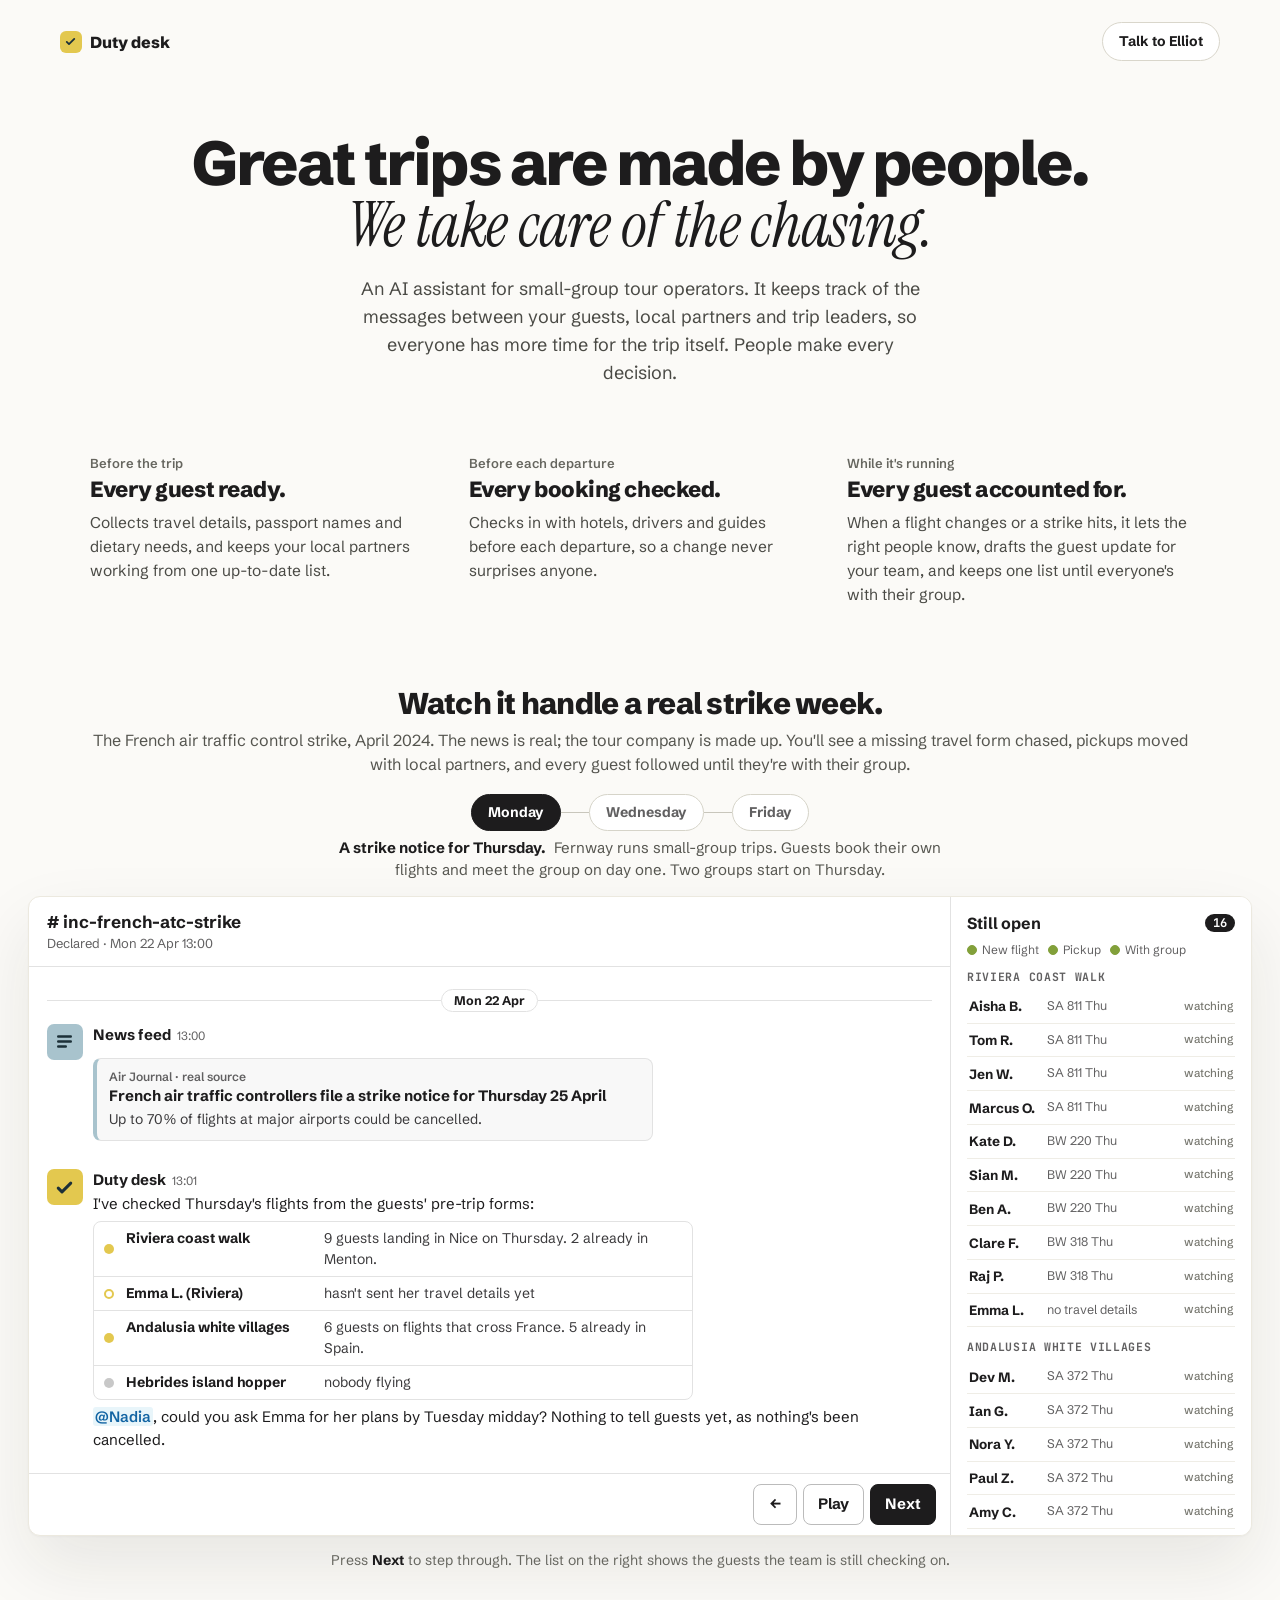
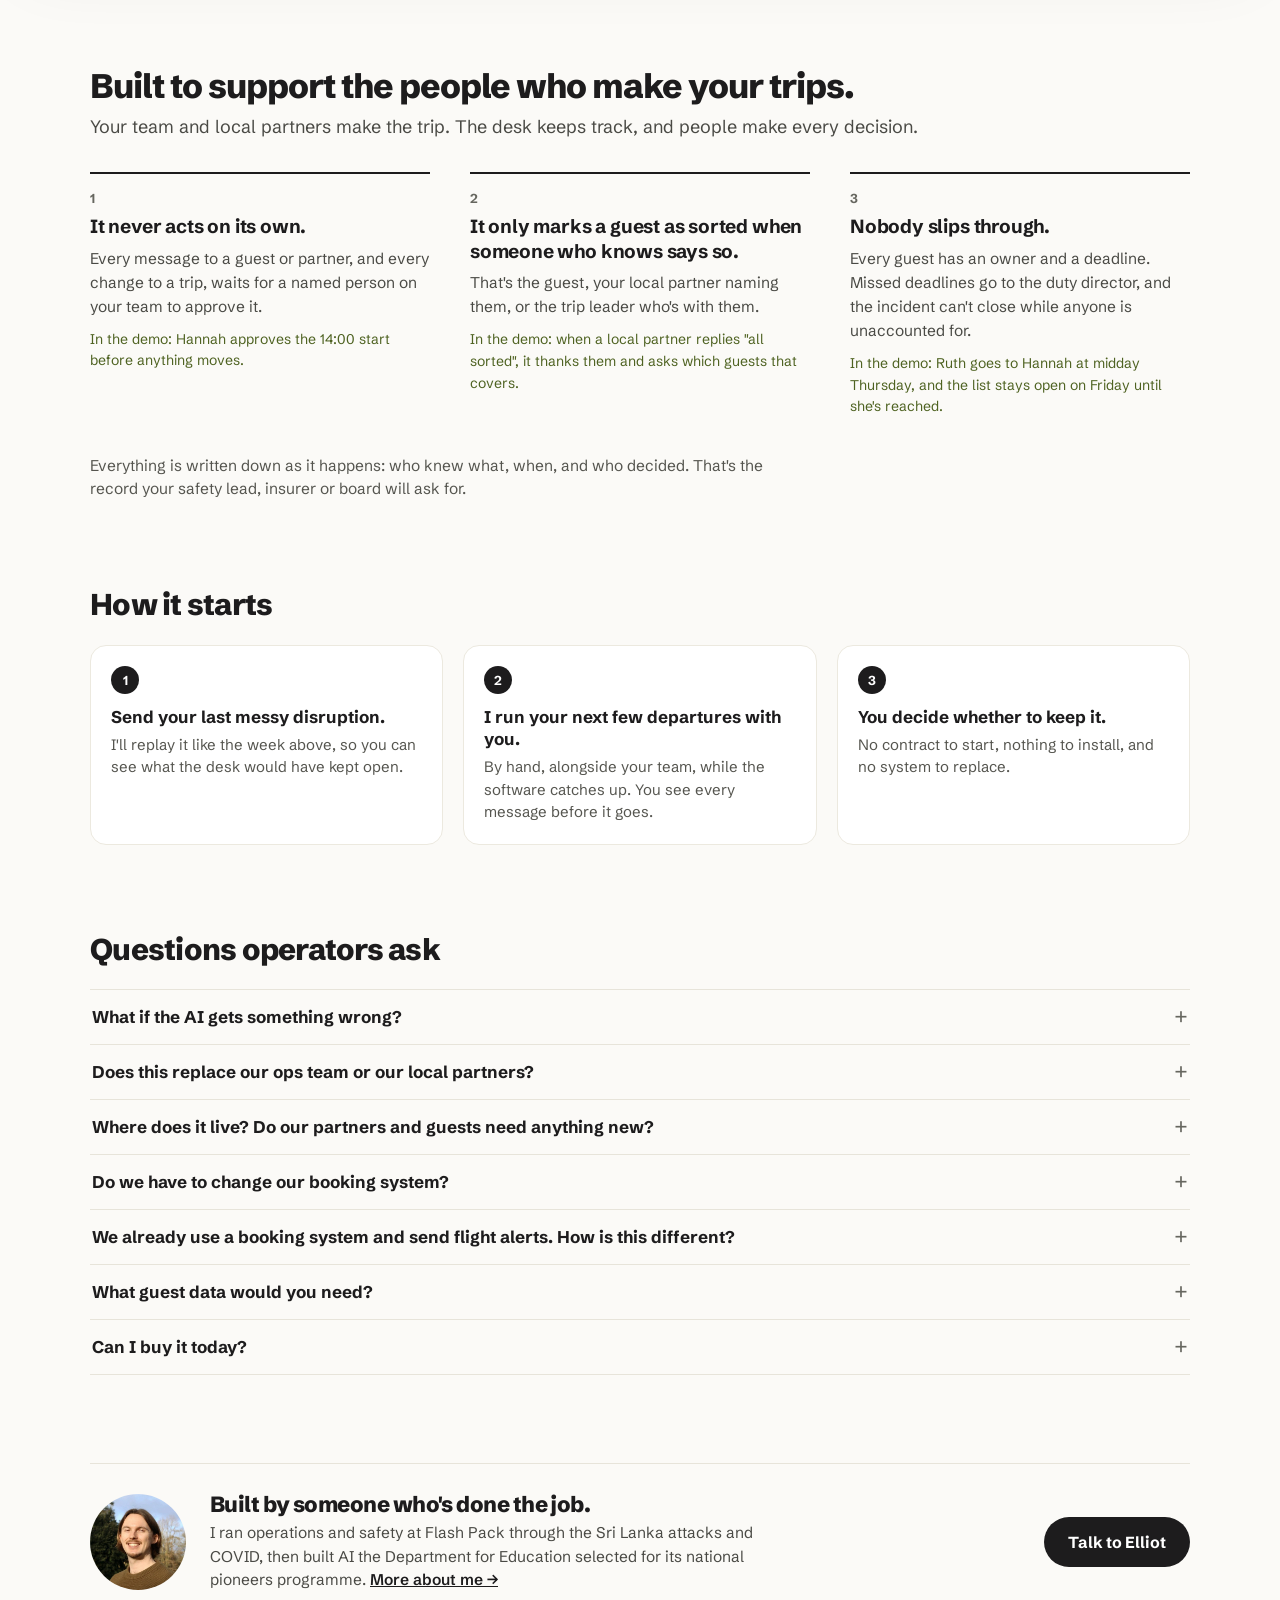
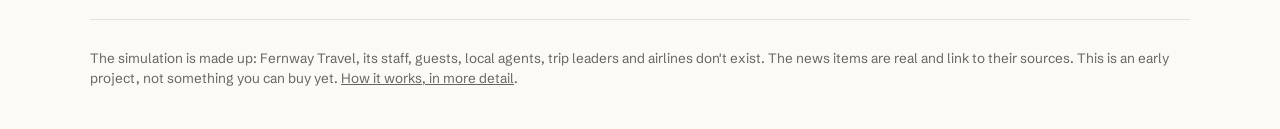
==== index.html @ ccd1a5b8 "Update the site" ====
<!doctype html>
<html lang="en-GB">
<head>
<meta charset="utf-8">
<meta name="viewport" content="width=device-width, initial-scale=1">
<title>Duty desk · Great trips are made by people</title>
<meta name="description" content="A real French air traffic control strike, played through a tour operator's incident channel. The strike was called off. The flights were cancelled anyway.">
<link rel="preconnect" href="https://fonts.googleapis.com">
<link rel="preconnect" href="https://fonts.gstatic.com" crossorigin>
<link href="https://fonts.googleapis.com/css2?family=Schibsted+Grotesk:wght@400;500;600;700;800&family=JetBrains+Mono:wght@400;500;700&display=swap" rel="stylesheet">
<link rel="icon" href="data:image/svg+xml,%3Csvg xmlns=%22http://www.w3.org/2000/svg%22 viewBox=%220 0 16 16%22%3E%3Crect width=%2216%22 height=%2216%22 rx=%224%22 fill=%22%231C3038%22/%3E%3Ccircle cx=%228%22 cy=%228%22 r=%223%22 fill=%22%23E3C84F%22/%3E%3C/svg%3E">
<link href="https://fonts.googleapis.com/css2?family=Instrument+Serif:ital@0;1&display=swap" rel="stylesheet">
<link rel="stylesheet" href="slack.css">
<link rel="stylesheet" href="site.css">
<link rel="stylesheet" href="home.css">
</head>
<body data-page="home">

<nav class="sitebar" aria-label="Site">
  <a class="brand" href="index.html"><i class="sq desk-sq" aria-hidden="true"></i>Duty desk</a>
  <a class="talk" href="about.html">Talk to Elliot</a>
</nav>

<header class="intro">
  <h1>Great trips are made by people. <em>We take care of the chasing.</em></h1>
  <p class="lede">An AI assistant for small-group tour operators. It keeps track of the messages between your guests, local partners and trip leaders, so everyone has more time for the trip itself. People make every decision.</p>
</header>

<section class="jobs" aria-label="What the desk does">
  <div>
    <p class="job-when">Before the trip</p>
    <h3>Every guest ready.</h3>
    <p>Collects travel details, passport names and dietary needs, and keeps your local partners working from one up-to-date list.</p>
  </div>
  <div>
    <p class="job-when">Before each departure</p>
    <h3>Every booking checked.</h3>
    <p>Checks in with hotels, drivers and guides before each departure, so a change never surprises anyone.</p>
  </div>
  <div>
    <p class="job-when">While it's running</p>
    <h3>Every guest accounted for.</h3>
    <p>When a flight changes or a strike hits, it lets the right people know, drafts the guest update for your team, and keeps one list until everyone's with their group.</p>
  </div>
</section>

<header class="demo-head">
  <h2>Watch it handle a real strike week.</h2>
  <p>The French air traffic control strike, April 2024. The news is real; the tour company is made up. You'll see a missing travel form chased, pickups moved with local partners, and every guest followed until they're with their group.</p>
</header>

<section id="demo" class="demo">
<div class="nav">
  <nav class="moments" id="moments" aria-label="Moments"></nav>
</div>
<p class="context" id="context" aria-live="polite"></p>

<div class="app" role="region" aria-label="Incident channel, simulated">
  <div class="topbar" aria-hidden="true"><span class="search">Search Fernway Travel</span></div>
  <aside class="side" aria-label="Workspace">
    <div class="ws"><b>Fernway Travel</b></div>
    <p class="side-h">Channels</p>
    <ul>
      <li># general</li>
      <li class="unread"># ops-daily<em>3</em></li>
      <li class="on"># inc-french-atc-strike</li>
      <li># trip-riviera-apr</li>
      <li># trip-andalusia-apr</li>
    </ul>
    <p class="side-h">Direct messages</p>
    <ul>
      <li><i class="dot" style="background:#C9524A"></i>Hannah <span class="you">you</span></li>
      <li><i class="dot" style="background:#3E6675"></i>Sam</li>
      <li><i class="dot" style="background:#5E7F1F"></i>Nadia</li>
    </ul>
    <p class="side-h">Apps</p>
    <ul>
      <li><i class="sq desk-sq"></i>Duty desk</li>
      <li><i class="sq news-sq"></i>News feed</li>
      <li><i class="sq wa-sq"></i>WhatsApp bridge</li>
    </ul>
  </aside>

  <main class="chan">
    <div class="chan-head">
      <div><b># inc-french-atc-strike</b><span class="topic" id="topic"></span></div>
      <div class="members" aria-hidden="true"><i style="background:#C9524A">H</i><i style="background:#3E6675">S</i><i style="background:#5E7F1F">N</i><i class="d">D</i><span>+ 2 DMCs, 3 leaders via WhatsApp</span></div>
    </div>
    <ol class="msgs" id="msgs" aria-label="Messages" tabindex="0"></ol>
    <div class="composer">
      <span class="fake-input">Message #inc-french-atc-strike</span>
      <div class="ctl">
        <button id="back" class="b" aria-label="Previous message">←</button>
        <button id="play" class="b">Play</button>
        <button id="next" class="b primary">Start</button>
      </div>
    </div>
  </main>

  <aside class="pane" aria-label="Still open" tabindex="0">
    <div class="pane-h"><b>Still open</b><span id="open-count"></span></div>
    <p class="legend"><i class="on"></i>New flight <i class="on"></i>Pickup <i class="on"></i>With group</p>
    <div id="pane"></div>
    <p class="pane-foot">Kept by the desk. A guest leaves this list only when the right person confirms them.</p>
  </aside>
</div>

  <p class="demo-hint">Press <b>Next</b> to step through. The list on the right shows the guests the team is still checking on.</p>
</section>

<section class="trust">
  <h2>Built to support the people who make your trips.</h2>
  <p class="trust-lede">Your team and local partners make the trip. The desk keeps track, and people make every decision.</p>
  <ol class="rules3">
    <li>
      <h3>It never acts on its own.</h3>
      <p>Every message to a guest or partner, and every change to a trip, waits for a named person on your team to approve it.</p>
      <p class="proof">In the demo: Hannah approves the 14:00 start before anything moves.</p>
    </li>
    <li>
      <h3>It only marks a guest as sorted when someone who knows says so.</h3>
      <p>That's the guest, your local partner naming them, or the trip leader who's with them.</p>
      <p class="proof">In the demo: when a local partner replies "all sorted", it thanks them and asks which guests that covers.</p>
    </li>
    <li>
      <h3>Nobody slips through.</h3>
      <p>Every guest has an owner and a deadline. Missed deadlines go to the duty director, and the incident can't close while anyone is unaccounted for.</p>
      <p class="proof">In the demo: Ruth goes to Hannah at midday Thursday, and the list stays open on Friday until she's reached.</p>
    </li>
  </ol>
  <p class="trust-foot">Everything is written down as it happens: who knew what, when, and who decided. That's the record your safety lead, insurer or board will ask for.</p>
</section>

<section class="start">
  <h2>How it starts</h2>
  <ol class="steps3">
    <li><b>Send your last messy disruption.</b><span>I'll replay it like the week above, so you can see what the desk would have kept open.</span></li>
    <li><b>I run your next few departures with you.</b><span>By hand, alongside your team, while the software catches up. You see every message before it goes.</span></li>
    <li><b>You decide whether to keep it.</b><span>No contract to start, nothing to install, and no system to replace.</span></li>
  </ol>
</section>

<section class="faq">
  <h2>Questions operators ask</h2>
  <details><summary>What if the AI gets something wrong?</summary><p>It can't send a message to a guest or change a trip without a named person approving it. It only marks a guest confirmed when the right person names them, and everything it does is logged, so a mistake is visible and reversible.</p></details>
  <details><summary>Does this replace our ops team or our local partners?</summary><p>No. It takes the chasing and the list-keeping off their plate. Decisions, relationships and the trip itself stay with people.</p></details>
  <details><summary>Where does it live? Do our partners and guests need anything new?</summary><p>Your team sees it in Slack or Teams, or by email if you use neither. Local partners, trip leaders and guests carry on with WhatsApp and email, and nobody outside your team installs anything.</p></details>
  <details><summary>Do we have to change our booking system?</summary><p>No. It works from whatever holds your guests' flights: your booking system, your pre-trip form or a spreadsheet. It replaces nothing.</p></details>
  <details><summary>We already use a booking system and send flight alerts. How is this different?</summary><p>Those hold the bookings and tell the guest. The desk does the work in between: chasing the replies, getting changes to your local partners and trip leaders, and keeping going until each guest is sorted.</p></details>
  <details><summary>What guest data would you need?</summary><p>For a first trial, first names, flights and trip dates. We agree in writing how long it's kept before anything is shared.</p></details>
  <details><summary>Can I buy it today?</summary><p>Not yet. It's early, and the first operators get it run with them by hand while it's built. That's the point: it gets built around how you actually work.</p></details>
</section>

<section class="me">
  <img src="elliot.jpg" alt="Elliot Little" width="96" height="96">
  <div>
    <h2>Built by someone who's done the job.</h2>
    <p>I ran operations and safety at Flash Pack through the Sri Lanka attacks and COVID, then built AI the Department for Education selected for its national pioneers programme. <a href="about.html">More about me →</a></p>
  </div>
  <a class="cta" href="about.html">Talk to Elliot</a>
</section>

<footer class="foot">
  <p>The simulation is made up: Fernway Travel, its staff, guests, local agents, trip leaders and airlines don't exist. The news items are real and link to their sources. This is an early project, not something you can buy yet. <a href="how.html">How it works, in more detail</a>.</p>
</footer>

<script type="module" src="story-app.js"></script>
</body>
</html>
---- slack.css ----
/* Story view. A chat client drawn plainly enough that nobody has to learn it.
   Palette from the repo's tokens; the layout is the familiar one. */
:root{
  --ink:#1D1C1D; --body:#3B3A3C; --muted:#616061; --line:#E2E2E2; --soft:#F8F8F8;
  --night:#1C3038; --night-2:#26414B; --night-body:#C3D2D7; --night-mute:#9FB3BA;
  --sky:#A8C3CD; --sky-soft:#EDF4F6; --sky-ink:#2F5664;
  --olive:#82A03A; --olive-soft:#EFF3E0; --olive-ink:#4E6221;
  --mustard:#E3C84F; --mustard-soft:#FBF5DC; --mustard-ink:#6B5405;
  --terra:#C9524A; --terra-soft:#FBEAE8; --terra-ink:#A03A32;
  --sans:"Schibsted Grotesk",-apple-system,BlinkMacSystemFont,"Segoe UI",Roboto,Arial,sans-serif;
  --mono:"JetBrains Mono",ui-monospace,Menlo,monospace;
}
*,*::before,*::after{box-sizing:border-box;margin:0}
body{font:15px/1.5 var(--sans);color:var(--body);background:#F4F3ED;-webkit-font-smoothing:antialiased;padding:0 24px 40px}
b{color:var(--ink);font-weight:700}
a{color:#1264A3}
:focus-visible{outline:2px solid var(--terra-ink);outline-offset:2px;border-radius:4px}
[hidden]{display:none!important}
button{font:inherit;cursor:pointer}

/* page header: one headline, one line, one stepper */
.page{max-width:1240px;margin:0 auto;padding:32px 0 14px}
h1{font:800 clamp(28px,3.6vw,40px)/1.05 var(--sans);letter-spacing:-.03em;color:var(--ink);margin-bottom:8px}
.sub{font-size:16.5px;max-width:70ch;color:var(--body)}
.nav{max-width:1240px;margin:0 auto;display:flex;align-items:center;justify-content:space-between;gap:16px}
.moments{display:flex;align-items:center}
.mo{background:#fff;border:1px solid #D6D4C9;color:var(--muted);font-weight:700;font-size:14px;border-radius:999px;padding:7px 16px}
.mo.done{color:var(--olive-ink);border-color:#C3D39A;background:var(--olive-soft)}
.mo.on{background:var(--ink);border-color:var(--ink);color:#fff}
.sep{width:28px;height:1px;background:#C8C6BC}
.hood{font-size:14px;font-weight:600;color:var(--muted);text-decoration:none}
.hood:hover{color:var(--ink);text-decoration:underline}
.context{max-width:1240px;margin:12px auto 14px;font-size:16px;color:var(--body)}
.context b{margin-right:4px}

/* end-of-moment card, inside the channel */
.endcard{margin:12px 18px 6px;border:1px solid var(--line);border-radius:10px;overflow:hidden;background:#fff}
.endcard.new{animation:arrive .35s ease-out}
.ec-head{font:700 11px var(--mono);text-transform:uppercase;letter-spacing:.08em;color:var(--muted);padding:8px 14px;background:var(--soft);border-bottom:1px solid var(--line)}
.ec-row{display:grid;grid-template-columns:96px 1fr;gap:10px;padding:9px 14px;align-items:baseline}
.ec-row+.ec-row{border-top:1px solid var(--line)}
.ec-row p{color:var(--ink);font-size:14.5px}
.ec-k{font:700 11px var(--mono);text-transform:uppercase;letter-spacing:.06em}
.ec-k.ok{color:var(--olive-ink)} .ec-k.bad{color:var(--terra-ink)}

/* the app window */
.app{max-width:1240px;margin:0 auto;display:grid;grid-template-columns:220px 1fr 300px;grid-template-rows:40px 1fr;height:clamp(520px,calc(100vh - 260px),720px);border-radius:12px;overflow:hidden;box-shadow:0 1px 3px rgba(0,0,0,.08),0 18px 50px rgba(0,0,0,.12);background:#fff}
.side{background:#3F0E40;color:#CFC3CF;padding:14px 10px;font-size:14.5px;overflow:auto;grid-row:2}
.ws{padding:0 8px 14px;border-bottom:1px solid #5B2C5C;margin-bottom:10px;display:flex;flex-direction:column}
.ws b{color:#fff;font-size:16px}
.ws span{font-size:12.5px;color:var(--night-mute)}
.side-h{font-size:12.5px;color:#B9A7BA;padding:10px 8px 4px}
.side ul{list-style:none;padding:0}
.side li{padding:4px 8px;border-radius:6px;display:flex;align-items:center;gap:8px;white-space:nowrap}
.side li.on{background:#1164A3;color:#fff;font-weight:700}
.dot{width:9px;height:9px;border-radius:50%;display:inline-block}
.sq{width:18px;height:18px;border-radius:5px;display:inline-block;flex:none}
.desk-sq{background:var(--mustard) url("data:image/svg+xml,%3Csvg xmlns='http://www.w3.org/2000/svg' viewBox='0 0 20 20'%3E%3Cpath d='M5 10.5l3 3 7-7' stroke='%231C3038' stroke-width='2.4' fill='none' stroke-linecap='round' stroke-linejoin='round'/%3E%3C/svg%3E") center/70% no-repeat}
.news-sq{background:var(--sky) url("data:image/svg+xml,%3Csvg xmlns='http://www.w3.org/2000/svg' viewBox='0 0 20 20'%3E%3Cpath d='M5 6h10M5 10h10M5 14h6' stroke='%231C3038' stroke-width='2' stroke-linecap='round'/%3E%3C/svg%3E") center/70% no-repeat}

.chan{display:flex;flex-direction:column;min-width:0;min-height:0;border-right:1px solid var(--line)}
.chan-head{display:flex;justify-content:space-between;align-items:center;padding:12px 18px;border-bottom:1px solid var(--line)}
.chan-head b{font-size:17px}
.topic{display:block;font-size:13px;color:var(--muted)}
.members{display:flex}
.members i{width:26px;height:26px;border-radius:6px;display:grid;place-items:center;color:#fff;font:700 12px var(--sans);font-style:normal;margin-left:-4px;border:2px solid #fff}
.members i.d{background:var(--mustard);color:var(--night)}

.msgs{list-style:none;padding:8px 0 16px;overflow-y:auto;flex:1;min-height:0}
.empty{padding:40px 24px;color:var(--muted);text-align:center}
.day{display:flex;align-items:center;margin:14px 0 6px;padding:0 18px}
.day::before,.day::after{content:"";flex:1;height:1px;background:var(--line)}
.day span{font:700 12.5px var(--sans);color:var(--ink);border:1px solid var(--line);border-radius:999px;padding:3px 12px;background:#fff}
.m{display:flex;gap:10px;padding:6px 18px}
.m:hover{background:var(--soft)}
.m.thread{padding-left:66px}
.m.thread .av{width:24px;height:24px;font-size:12px}
.m.new{animation:arrive .35s ease-out}
@keyframes arrive{from{background:#FFF8DB}to{background:transparent}}
@media (prefers-reduced-motion:reduce){.m.new{animation:none}.msgs{scroll-behavior:auto}}
.av{width:36px;height:36px;border-radius:7px;flex:none;display:grid;place-items:center;color:#fff;font:700 15px var(--sans);font-style:normal}
.av.sq{width:36px;height:36px}
.mb{min-width:0;flex:1}
.mh{display:flex;align-items:baseline;gap:6px;margin-bottom:1px}
.mh time{font-size:12px;color:var(--muted)}
.apptag{font:700 10px var(--sans);background:#EDEDED;color:var(--muted);padding:1px 4px;border-radius:3px}
.role{font-size:12.5px;color:var(--muted)}
.mb p{color:var(--ink);margin:1px 0}
.at{background:#E8F5FA;color:#1264A3;border-radius:3px;padding:0 2px;font-weight:600}
.card{display:flex;flex-direction:column;gap:2px;border-left:4px solid #DDD;background:#fff;border-radius:0 8px 8px 0;padding:8px 12px;margin:6px 0;max-width:560px;border-top:1px solid var(--line);border-right:1px solid var(--line);border-bottom:1px solid var(--line)}
.card .src{font:600 12px var(--sans);color:var(--muted)}
.card b{font-size:15px;line-height:1.35}
.card span:not(.src){font-size:14px;color:var(--body)}
.card.news{border-left-color:var(--sky);text-decoration:none}
.card.news:hover b{text-decoration:underline}
.card.email{border-left-color:#9A9A9A;background:var(--soft)}
.card.draft{border-left-color:var(--mustard);background:var(--mustard-soft)}
.card.draft .src{color:var(--mustard-ink)}
.card.draft p{font-size:14.5px;margin:4px 0}
.basis{font-size:12.5px!important;color:var(--muted)!important}
.rows{list-style:none;padding:0;margin:6px 0;max-width:600px;border:1px solid var(--line);border-radius:8px;overflow:hidden}
.rows li{display:grid;grid-template-columns:14px 190px 1fr;gap:8px;align-items:baseline;padding:6px 10px;font-size:14px;border-top:1px solid var(--line)}
.rows li:first-child{border-top:0}
.rows i{width:10px;height:10px;border-radius:50%;display:inline-block;align-self:center}
.rows .risk i{background:var(--mustard)} .rows .clear i{background:#C8C8C8}
.rows .ok i{background:var(--olive)} .rows .open i{background:var(--terra)}
.rows .open{background:var(--terra-soft)}
.rows span{color:var(--body)}
.actions{display:flex;align-items:center;gap:8px;margin-top:8px;flex-wrap:wrap}
.act{border:1px solid #007A5A;background:#007A5A;color:#fff;font-weight:700;font-size:14px;border-radius:6px;padding:6px 12px}
.act:hover{background:#148567}
.act.ghost{background:#fff;color:var(--ink);border-color:#BBB;cursor:default}
.for{font-size:12.5px;color:var(--muted)}
.acted{margin-top:6px;font-size:13.5px;color:var(--olive-ink);font-weight:600}
.cmd{font-family:var(--mono);color:#1264A3!important}

.composer{border-top:1px solid var(--line);padding:10px 14px;display:flex;gap:10px;align-items:center}
.fake-input{flex:1;border:1px solid #CCC;border-radius:8px;padding:9px 12px;color:#6E6E6E;font-size:14px}
.ctl{display:flex;gap:6px}
.b{border:1px solid #BBB;background:#fff;border-radius:8px;padding:8px 14px;font-weight:700;color:var(--ink);min-width:44px}
.b.primary{background:var(--ink);border-color:var(--ink);color:#fff}
.b:disabled{opacity:.4;cursor:default}

/* right pane */
.pane{background:#FCFCFB;padding:14px 16px;overflow:auto;display:flex;flex-direction:column;min-height:0}
.pane-h{display:flex;justify-content:space-between;align-items:center;margin-bottom:10px}
.pane-h b{font-size:16px}
.pane-h span{font:700 12px var(--mono);background:var(--ink);color:#fff;border-radius:999px;padding:1px 8px}
.open{list-style:none;padding:0;display:flex;flex-direction:column;gap:8px}
.open li{background:#fff;border:1px solid var(--line);border-left:4px solid var(--mustard);border-radius:8px;padding:8px 10px;display:flex;flex-direction:column;gap:3px}
.open li b{font-size:13.5px;line-height:1.35}
.open li.late{border-left-color:var(--terra);background:var(--terra-soft)}
.open li.wait{border-left-color:var(--sky)}
.meta{font-size:12.5px;color:var(--muted)}
.meta em{font-style:normal;color:var(--terra-ink);font-weight:700}
.bar{height:6px;background:#EEE;border-radius:999px;overflow:hidden;margin-top:2px}
.bar i{display:block;height:100%;background:var(--olive)}
.none{color:var(--muted);font-size:14px}
.pane-foot{margin-top:auto;padding-top:14px;font-size:12px;color:var(--muted)}

.note{max-width:1240px;margin:14px auto 0;font-size:13px;color:var(--muted)}

@media (max-width:1100px){
  .app{grid-template-columns:1fr 280px;height:auto}
  .side{display:none}
  .msgs{max-height:60vh}
}
@media (max-width:760px){
  body{padding:0 12px 32px}
  .nav{flex-direction:column;align-items:flex-start}
  .app{grid-template-columns:1fr}
  .pane{border-top:1px solid var(--line)}
  .rows li{grid-template-columns:14px 1fr}
  .rows li span{grid-column:2}
}

/* v2 additions: Slack chrome, WhatsApp bridge, per-guest pane */
.topbar{grid-column:1/-1;background:#350D36;display:flex;align-items:center;justify-content:center}
.search{width:min(520px,60%);background:#5B2C5C;color:#E6D9E6;border-radius:6px;font-size:13px;padding:4px 12px;text-align:center}
.chan{grid-row:2}
.pane{grid-row:2}
.side li.unread{color:#fff;font-weight:700}
.side li em{margin-left:auto;font-style:normal;background:#CD2553;color:#fff;border-radius:999px;font-size:11px;padding:0 6px}
.you{font-size:11px;color:#B9A7BA}
.wa-sq{background:#25D366 url("data:image/svg+xml,%3Csvg xmlns='http://www.w3.org/2000/svg' viewBox='0 0 20 20'%3E%3Cpath d='M4 16l1-3.2A6 6 0 1 1 7.4 15z' fill='none' stroke='%23fff' stroke-width='1.8' stroke-linejoin='round'/%3E%3C/svg%3E") center/78% no-repeat}
.members span{font-size:12px;color:var(--muted);margin-left:8px;align-self:center}
.av.wa{background:#E7F7EC;color:#0B6B34;border:1px solid #BFE8CD}
.via{font:600 11px var(--sans);color:#0B6B34;background:#E7F7EC;border-radius:3px;padding:1px 5px}
.bubble{background:#F3FBF5;border:1px solid #D5EFDD;border-radius:2px 10px 10px 10px;padding:7px 11px;display:inline-block;max-width:560px}
.block{border:1px solid var(--line);border-radius:8px;padding:9px 12px;margin:6px 0;max-width:600px;background:#fff}
.block p{margin:2px 0 0}
.block .for{display:block;font:700 11px var(--mono);text-transform:uppercase;letter-spacing:.06em;color:var(--mustard-ink)}
.trip{margin-bottom:12px}
.trip-h{font:700 11.5px var(--mono);text-transform:uppercase;letter-spacing:.06em;color:var(--muted);margin-bottom:6px}
.g-top{display:flex;justify-content:space-between;align-items:center;gap:8px}
.dots{display:flex;gap:4px}
.dots i,.legend i{width:10px;height:10px;border-radius:50%;background:#fff;border:1.5px solid #B8B8B8;display:inline-block}
.dots i.on{background:var(--olive);border-color:var(--olive)}
.legend{font-size:12px;color:var(--muted);margin:-4px 0 10px;display:flex;align-items:center;gap:5px;flex-wrap:wrap}
.legend i.on{background:var(--olive);border-color:var(--olive);margin-left:4px}
.legend i.on:first-child{margin-left:0}
.waiting{font-size:12.5px;color:var(--sky-ink);background:var(--sky-soft);border-radius:6px;padding:6px 10px}
.rows .unknown i{background:#fff;border:2px solid var(--mustard)}
@media (max-width:1100px){.topbar{display:none}.app{grid-template-rows:1fr}}

/* compact guest rows in the pane */
.open li.row{flex-direction:row;align-items:center;gap:8px;padding:6px 10px;border-left-width:3px}
.open li.row b{font-size:13.5px;flex:none;min-width:70px}
.open li.row .meta{flex:1;white-space:nowrap;overflow:hidden;text-overflow:ellipsis}
.dots.watch{font-size:11.5px;color:var(--mustard-ink);font-weight:600}
.dots.late-tag{font-size:11.5px;color:var(--terra-ink);font-weight:700}

/* Quiet mode (7 Oct): keep the look, drop what distracts from the story. */
.topbar,.side,.members span,.chan-head .members,.composer .fake-input,.pane-foot{display:none!important}
.app{grid-template-columns:1fr 300px;grid-template-rows:1fr}
.chan,.pane{grid-row:1}
.composer{justify-content:flex-end}
.m .apptag,.m .role{display:none}

.pane-h span:empty{display:none}
---- site.css ----
/* Shared nav, the board front page and the offer band. Builds on slack.css tokens.
   Status always carries an icon and a label; colour is the third cue, not the first. */
.topnav{max-width:1240px;margin:0 auto;display:flex;align-items:center;gap:20px;padding:18px 0 6px}
.brand{display:flex;align-items:center;gap:8px;font-weight:800;color:var(--ink);text-decoration:none;font-size:16px}
.brand .sq{width:22px;height:22px;border-radius:6px}
.tabs{display:flex;gap:4px;background:#fff;border:1px solid #DDDBD0;border-radius:999px;padding:3px}
.tabs a{font-weight:600;font-size:14px;color:var(--muted);text-decoration:none;padding:6px 14px;border-radius:999px}
.tabs a:hover{color:var(--ink)}
.tabs a[aria-current="page"]{background:var(--ink);color:#fff}
.book{margin-left:auto;background:#007A5A;color:#fff;font-weight:700;font-size:14px;text-decoration:none;border-radius:8px;padding:8px 14px}
.book:hover{background:#148567}
.book.big{margin-left:0;font-size:16px;padding:12px 20px;white-space:nowrap}

.hero{max-width:1240px;margin:0 auto;padding:22px 0 8px}
.hero h1{margin-bottom:10px}
.hero p{font-size:17px;max-width:68ch;color:var(--body)}
.hero .quiet{font-size:14.5px;color:var(--muted);margin-top:6px}

.board{max-width:1240px;margin:14px auto 0;background:#fff;border:1px solid #E4E2D8;border-radius:16px;padding:20px 22px;box-shadow:0 1px 2px rgba(0,0,0,.04)}
.days{display:flex;gap:6px;flex-wrap:wrap}
.day-b{border:1px solid #D6D4C9;background:#fff;border-radius:999px;padding:7px 14px;font-weight:700;font-size:14px;color:var(--muted)}
.day-b.on{background:var(--ink);border-color:var(--ink);color:#fff}
.news{margin:12px 0 16px;font-size:14.5px;color:var(--body);background:var(--soft);border-radius:8px;padding:10px 12px;line-height:1.55}
.src-tag{font:700 10.5px var(--mono);text-transform:uppercase;letter-spacing:.06em;background:var(--sky-soft);color:var(--sky-ink);border-radius:4px;padding:2px 6px;margin-right:4px}
.quiet-tag{background:#EEE;color:var(--muted)}

.tiles{display:grid;grid-template-columns:1.2fr 1fr 1fr 1fr;gap:10px;margin-bottom:16px}
.tile{border:1px solid var(--line);border-radius:12px;padding:12px 14px;display:flex;flex-direction:column;gap:2px}
.tile b{font:800 28px/1.1 var(--sans);color:var(--ink);font-variant-numeric:tabular-nums;letter-spacing:-.02em}
.tile span{font-size:13.5px;color:var(--muted)}
.tile.lead b{font-size:40px}
.tile.lead.bad{background:var(--terra-soft);border-color:#EBC3BF}
.tile.lead.bad b,.tile.lead.bad span{color:var(--terra-ink)}
.tile.lead.warn{background:var(--mustard-soft);border-color:#EBD98A}
.tile.lead.warn span{color:var(--mustard-ink)}
.tile.lead.ok{background:var(--olive-soft);border-color:#C3D39A}

.trips{display:grid;grid-template-columns:repeat(3,1fr);gap:12px}
.trip-card{border:1px solid var(--line);border-radius:12px;padding:12px 14px}
.trip-card header{display:flex;flex-direction:column;margin-bottom:8px}
.trip-card header b{font-size:15.5px}
.trip-card header span{font-size:12.5px;color:var(--muted)}
.trip-card ul{list-style:none;padding:0;display:flex;flex-direction:column;gap:4px}
.g{display:grid;grid-template-columns:20px 74px 1fr;gap:6px;align-items:baseline;font-size:13.5px;padding:5px 8px;border-radius:6px;background:var(--soft)}
.g b{font-size:13.5px}
.g .lbl{color:var(--body)}
.ico{font:700 13px var(--mono);text-align:center}
.g.ok{background:var(--olive-soft)} .g.ok .ico,.g.ok .lbl{color:var(--olive-ink)}
.g.bad{background:var(--terra-soft)} .g.bad .ico,.g.bad .lbl{color:var(--terra-ink);font-weight:600}
.g.warn{background:var(--mustard-soft)} .g.warn .ico,.g.warn .lbl{color:var(--mustard-ink)}
.g.info .ico{color:var(--sky-ink)}
.clear-n,.none-affected{font-size:12.5px;color:var(--muted);margin-top:8px}
.board-foot{margin-top:14px;font-size:13.5px;color:var(--muted)}

.offer{max-width:1240px;margin:16px auto 0;display:flex;align-items:center;justify-content:space-between;gap:24px;background:var(--night);color:var(--night-body);border-radius:16px;padding:22px 26px}
.offer h2{color:#fff;font:800 22px/1.2 var(--sans);letter-spacing:-.01em;margin-bottom:4px}
.offer p{font-size:15px;max-width:60ch}

@media (max-width:1000px){.tiles{grid-template-columns:1fr 1fr}.trips{grid-template-columns:1fr}.offer{flex-direction:column;align-items:flex-start}}
@media (max-width:700px){.topnav{flex-wrap:wrap}.book{margin-left:0}}
---- home.css ----
/* Home: calm like Granola, direct like incident.io. Warm white, lots of room,
   one serif accent, one green action colour, the product as the hero. */
body[data-page="home"]{background:#FBFAF7;padding:0 28px 40px}
.sitebar,.intro,.sim,.three,.pair,.talk-band,.foot{max-width:1160px;margin-left:auto;margin-right:auto}
.sitebar{display:flex;align-items:center;justify-content:space-between;padding:22px 0}
.talk{font-weight:700;font-size:14px;color:var(--ink);text-decoration:none;border:1px solid #D9D6CB;border-radius:999px;padding:8px 16px;background:#fff}
.talk:hover{border-color:var(--ink)}
.kicker{font:600 12px var(--mono);text-transform:uppercase;letter-spacing:.09em;color:#66665F;margin-bottom:10px}

.intro{padding:56px 0 48px;text-align:center}
.intro h1{font:800 clamp(40px,6vw,72px)/1.02 var(--sans);letter-spacing:-.04em;color:var(--ink);margin:0 auto 18px;max-width:none}
.intro h1 em{font-family:"Instrument Serif",Georgia,serif;font-weight:400;font-style:italic;letter-spacing:-.01em}
.lede{font-size:19px;line-height:1.55;color:#4A4A45;max-width:58ch;margin:0 auto 28px}
.cta{display:inline-block;background:#1D1C1D;color:#fff;font-weight:700;font-size:16px;text-decoration:none;border-radius:999px;padding:13px 24px}
.cta:hover{background:#000}
.cta.light{background:#fff;color:var(--ink)}

.sim{background:#fff;border:1px solid #ECE9DF;border-radius:22px;padding:28px;box-shadow:0 1px 2px rgba(0,0,0,.03),0 24px 60px rgba(30,28,20,.07)}
.sim-head{display:flex;justify-content:space-between;align-items:flex-end;gap:24px;flex-wrap:wrap;margin-bottom:22px}
.sim-head h2{font:800 26px/1.15 var(--sans);letter-spacing:-.02em;color:var(--ink);margin-bottom:6px}
.how-to{font-size:15.5px;color:#55554F;max-width:56ch}
.steps{display:flex;gap:6px}
.step{display:flex;align-items:center;gap:7px;border:1px solid #E2DFD4;background:#fff;border-radius:999px;padding:7px 14px 7px 8px;font-weight:700;font-size:14px;color:#66665F}
.step span{width:22px;height:22px;border-radius:50%;display:grid;place-items:center;font:700 11px var(--mono);background:#F1EFE7;color:#66665F}
.step.done{color:var(--olive-ink)} .step.done span{background:var(--olive-soft);color:var(--olive-ink)}
.step.on{background:var(--ink);border-color:var(--ink);color:#fff} .step.on span{background:#fff;color:var(--ink)}

.sim-body{display:grid;grid-template-columns:380px 1fr;gap:22px;align-items:start}
.story{display:flex;flex-direction:column;gap:12px;position:sticky;top:16px}
.day-title{font:800 22px/1.2 var(--sans);letter-spacing:-.02em;color:var(--ink)}
.day-title span{display:block;font:600 12px var(--mono);text-transform:uppercase;letter-spacing:.08em;color:#66665F;margin-bottom:4px}
.beat{border-radius:12px;padding:12px 14px;font-size:15px;line-height:1.5}
.beat p{color:#2E2E2A}
.tag{display:inline-block;font:700 10.5px var(--mono);text-transform:uppercase;letter-spacing:.07em;border-radius:4px;padding:2px 7px;margin-bottom:6px}
.news-beat{background:#F6F5F0}
.tag.news{background:var(--sky-soft);color:var(--sky-ink)}
.desk-beat{background:var(--olive-soft)}
.tag.desk{background:#fff;color:var(--olive-ink)}
.without-beat{background:var(--terra-soft)}
.tag.without{background:#fff;color:var(--terra-ink)}
.nav-row{display:flex;gap:8px;margin-top:4px}
.nav-row .b{border-radius:999px;padding:10px 18px}
.nav-row .primary{flex:1}

.board-card{border:1px solid #ECE9DF;border-radius:16px;padding:16px;background:#FDFDFB}
.board-card .tiles{grid-template-columns:1.3fr 1fr 1fr}
.board-card .trips{grid-template-columns:repeat(3,1fr)}
.board-card .trip-card{background:#fff}

.three{display:grid;grid-template-columns:repeat(3,1fr);gap:36px;padding:88px 0 40px}
.three h3{font:700 19px/1.3 var(--sans);color:var(--ink);margin-bottom:8px;letter-spacing:-.01em}
.three p:last-child{font-size:15.5px;color:#55554F;line-height:1.55}

.pair{display:grid;grid-template-columns:1fr 1fr;gap:20px;padding:20px 0 40px}
.pair>div{background:#fff;border:1px solid #ECE9DF;border-radius:18px;padding:26px}
.pair h2{font:800 24px/1.2 var(--sans);letter-spacing:-.02em;color:var(--ink);margin-bottom:10px}
.pair p{font-size:16px;color:#4A4A45;line-height:1.6}

.talk-band{display:flex;justify-content:space-between;align-items:center;gap:28px;background:var(--night);border-radius:22px;padding:34px 36px;color:var(--night-body)}
.talk-band h2{font:800 28px/1.15 var(--sans);color:#fff;letter-spacing:-.02em;margin-bottom:8px}
.talk-band p{font-size:16px;max-width:60ch}
.talk-band .who{margin-top:10px;font-size:14.5px;color:var(--night-mute)}
.foot{padding:28px 0 0;font-size:13.5px;color:#66665F}
.foot a{color:inherit}

@media (max-width:1050px){.sim-body{grid-template-columns:1fr}.story{position:static}.board-card .trips{grid-template-columns:1fr}.three,.pair{grid-template-columns:1fr}.talk-band{flex-direction:column;align-items:flex-start}}
@media (max-width:640px){body[data-page="home"]{padding:0 14px 32px}.sim{padding:16px}.steps{flex-wrap:wrap}.board-card .tiles{grid-template-columns:1fr}}

/* Board inside the simulation: trips stacked, guests two to a row, so a busy
   Monday stays short. */
.board-card .trips{grid-template-columns:1fr}
.board-card .trip-card header{flex-direction:row;justify-content:space-between;align-items:baseline}
.board-card .trip-card ul{display:grid;grid-template-columns:1fr 1fr;gap:4px}
.board-card .g{grid-template-columns:18px 78px 1fr}
@media (max-width:640px){.board-card .trip-card ul{grid-template-columns:1fr}}

/* About page */
.about-hero{max-width:1000px;margin:40px auto 28px;display:grid;grid-template-columns:180px 1fr;gap:36px;align-items:center}
.about-hero img{width:180px;height:180px;border-radius:50%;object-fit:cover;box-shadow:0 10px 30px rgba(30,28,20,.12)}
.about-hero h1{font:800 clamp(36px,5vw,56px)/1.02 var(--sans);letter-spacing:-.035em;color:var(--ink);margin-bottom:12px}
.about-hero h1 em{font-family:"Instrument Serif",Georgia,serif;font-weight:400;font-style:italic}
.about-hero .lede{margin:0;text-align:left}
.logos{max-width:1000px;margin:0 auto;display:flex;flex-wrap:wrap;justify-content:space-between;gap:14px 28px;padding:22px 0;border-top:1px solid #E7E4DA;border-bottom:1px solid #E7E4DA}
.logos span{font:800 19px var(--sans);letter-spacing:-.02em;color:#4A4A45}
.logos small{display:block;font:600 11px var(--mono);letter-spacing:.06em;text-transform:uppercase;color:#5E5E57}
.creds{max-width:1000px;margin:36px auto 0;display:grid;grid-template-columns:1fr 1fr;gap:36px 48px}
.creds h2{font:800 22px/1.2 var(--sans);letter-spacing:-.02em;color:var(--ink);margin-bottom:8px}
.creds p:last-child{font-size:16px;line-height:1.6;color:#4A4A45}
.travel{max-width:1000px;margin:48px auto;padding:28px 0;border-top:1px solid #E7E4DA}
.travel h2{font:800 26px/1.2 var(--sans);letter-spacing:-.02em;color:var(--ink);margin-bottom:10px}
.travel p{font-size:17px;line-height:1.6;color:#4A4A45;max-width:70ch}
.travel .small{font-size:14px;color:#66665F;margin-top:10px}
@media (max-width:800px){.about-hero{grid-template-columns:1fr;text-align:left}.creds{grid-template-columns:1fr}}

/* Home v3: the Slack demo is the hero; fewer boxes, more air. */
.demo{max-width:1240px;margin:0 auto}
.kicker.center{text-align:center;margin-bottom:14px}
.demo .nav{justify-content:center;margin-bottom:6px}
.demo .context{text-align:center;max-width:70ch;margin:8px auto 16px}
.demo .app{border:1px solid #ECE9DF;box-shadow:0 1px 2px rgba(0,0,0,.03),0 30px 70px rgba(30,28,20,.09)}
.demo-hint{text-align:center;font-size:14px;color:#66665F;margin-top:14px}

.get{max-width:1100px;margin:96px auto 0}
.get h2,.me h2{font:800 30px/1.15 var(--sans);letter-spacing:-.025em;color:var(--ink);margin-bottom:22px}
.get-grid{display:grid;grid-template-columns:repeat(4,1fr);gap:32px}
.get-grid h3{font:700 17px/1.3 var(--sans);color:var(--ink);margin-bottom:6px}
.get-grid p,.rules-row p:last-child{font-size:15px;line-height:1.55;color:#55554F}
.get-note{margin-top:24px;font-size:15px;color:#55554F;max-width:80ch}

.rules-row{max-width:1100px;margin:64px auto 0;display:grid;grid-template-columns:repeat(3,1fr);gap:32px;padding-top:28px;border-top:1px solid #E7E4DA}

.me{max-width:1100px;margin:80px auto 0;display:grid;grid-template-columns:96px 1fr auto;gap:24px;align-items:center;padding:28px 0;border-top:1px solid #E7E4DA;border-bottom:1px solid #E7E4DA}
.me img{width:96px;height:96px;border-radius:50%;object-fit:cover}
.me h2{font-size:22px;margin-bottom:4px}
.me p{font-size:15.5px;color:#4A4A45;max-width:62ch}
.me p a{color:var(--ink);font-weight:600}
.foot{max-width:1100px}

@media (max-width:1000px){.get-grid{grid-template-columns:1fr 1fr}.rules-row{grid-template-columns:1fr}.me{grid-template-columns:72px 1fr}.me .cta{grid-column:1/-1;justify-self:start}.me img{width:72px;height:72px}}
@media (max-width:600px){.get-grid{grid-template-columns:1fr}}

/* Fewer boxes in the list: plain rows, hairlines, colour only where it means something. */
.open{gap:0}
.open li.row{border:0;border-bottom:1px solid #EFEDE6;border-radius:0;background:transparent;padding:7px 2px}
.open li.row.late{background:var(--terra-soft);border-radius:6px;padding:7px 8px}
.pane{background:#fff}
.dots.watch{color:#77776F;font-weight:500}

/* Quieter top: headline, one line, then the demo. */
.intro{padding:48px 0 28px}
.intro .lede{font-size:18px;margin-bottom:0;max-width:52ch}
.demo .context{font-size:15px;color:#55554F;margin:6px auto 14px}
.demo .context b{color:var(--ink)}

/* One type system: sans for everything, the serif only as the headline accent,
   mono only inside the Slack mock. Labels lose the mono caps. */
.kicker,.day-title span{font:600 13px/1.3 var(--sans);text-transform:none;letter-spacing:0;color:#66665F}
.logos{justify-content:space-between}
.logos div{display:flex;align-items:center;gap:10px}
.logos img{width:40px;height:40px;border-radius:10px;object-fit:cover}
.logos b{font:700 16px var(--sans);color:var(--ink);letter-spacing:-.01em}
.logos div span{font-size:13px;color:#66665F;margin-left:2px}

/* Trust: three rules, Heim-style, each with the moment in the demo that proves it. */
.trust{max-width:1100px;margin:96px auto 0}
.trust h2{font:800 34px/1.12 var(--sans);letter-spacing:-.03em;color:var(--ink);margin-bottom:8px}
.trust-lede{font-size:18px;color:#4A4A45;margin-bottom:32px}
.rules3{list-style:none;padding:0;display:grid;grid-template-columns:repeat(3,1fr);gap:40px;counter-reset:r}
.rules3 li{counter-increment:r;border-top:2px solid var(--ink);padding-top:16px}
.rules3 li::before{content:counter(r);font:700 13px var(--sans);color:#66665F;display:block;margin-bottom:8px}
.rules3 h3{font:700 19px/1.3 var(--sans);color:var(--ink);margin-bottom:8px;letter-spacing:-.01em}
.rules3 p{font-size:15.5px;line-height:1.55;color:#4A4A45}
.rules3 .proof{margin-top:10px;font-size:14px;color:var(--olive-ink)}
.trust-foot{margin-top:36px;font-size:15.5px;color:#55554F;max-width:78ch}
@media (max-width:900px){.rules3{grid-template-columns:1fr;gap:28px}}

/* How it starts (Gojiberry's three steps) and an FAQ (Trellis, Lightsprint). */
.start,.faq{max-width:1100px;margin:88px auto 0}
.start h2,.faq h2{font:800 30px/1.15 var(--sans);letter-spacing:-.025em;color:var(--ink);margin-bottom:22px}
.steps3{list-style:none;padding:0;display:grid;grid-template-columns:repeat(3,1fr);gap:20px;counter-reset:s}
.steps3 li{counter-increment:s;background:#fff;border:1px solid #ECE9DF;border-radius:16px;padding:20px;display:flex;flex-direction:column;gap:6px}
.steps3 li::before{content:counter(s);width:28px;height:28px;border-radius:50%;display:grid;place-items:center;background:var(--ink);color:#fff;font:700 13px var(--sans);margin-bottom:6px}
.steps3 b{font-size:17px;color:var(--ink);line-height:1.3}
.steps3 span{font-size:15px;color:#55554F;line-height:1.5}
.faq details{border-top:1px solid #E7E4DA;padding:16px 2px}
.faq details:last-child{border-bottom:1px solid #E7E4DA}
.faq summary{cursor:pointer;font:700 17px var(--sans);color:var(--ink);list-style:none;display:flex;justify-content:space-between;gap:16px}
.faq summary::-webkit-details-marker{display:none}
.faq summary::after{content:"+";font-weight:400;font-size:22px;line-height:1;color:#66665F}
.faq details[open] summary::after{content:"–"}
.faq details p{margin-top:10px;font-size:16px;line-height:1.6;color:#4A4A45;max-width:75ch}
.me{margin-top:88px}
@media (max-width:900px){.steps3{grid-template-columns:1fr}}

/* Three jobs under the hero, then a lead-in to the demo. */
.intro h1{max-width:18ch;margin-left:auto;margin-right:auto}
.jobs{max-width:1100px;margin:8px auto 0;display:grid;grid-template-columns:repeat(3,1fr);gap:36px;padding:32px 0 8px}
.job-when{font:600 13px var(--sans);color:#66665F;margin-bottom:6px}
.jobs h3{font:800 22px/1.2 var(--sans);letter-spacing:-.02em;color:var(--ink);margin-bottom:8px}
.jobs p:last-child{font-size:15.5px;line-height:1.55;color:#4A4A45}
.demo-head{max-width:1100px;margin:72px auto 18px;text-align:center}
.demo-head h2{font:800 30px/1.15 var(--sans);letter-spacing:-.025em;color:var(--ink);margin-bottom:6px}
.demo-head p{font-size:16px;color:#55554F}
@media (max-width:900px){.jobs{grid-template-columns:1fr;gap:24px}}

.intro h1{max-width:20ch;font-size:clamp(36px,5.2vw,62px)}
.intro h1{max-width:none}
.intro h1 em{display:block}
.ec-k.hard{color:#5E5E57}
.ec-row{grid-template-columns:130px 1fr}
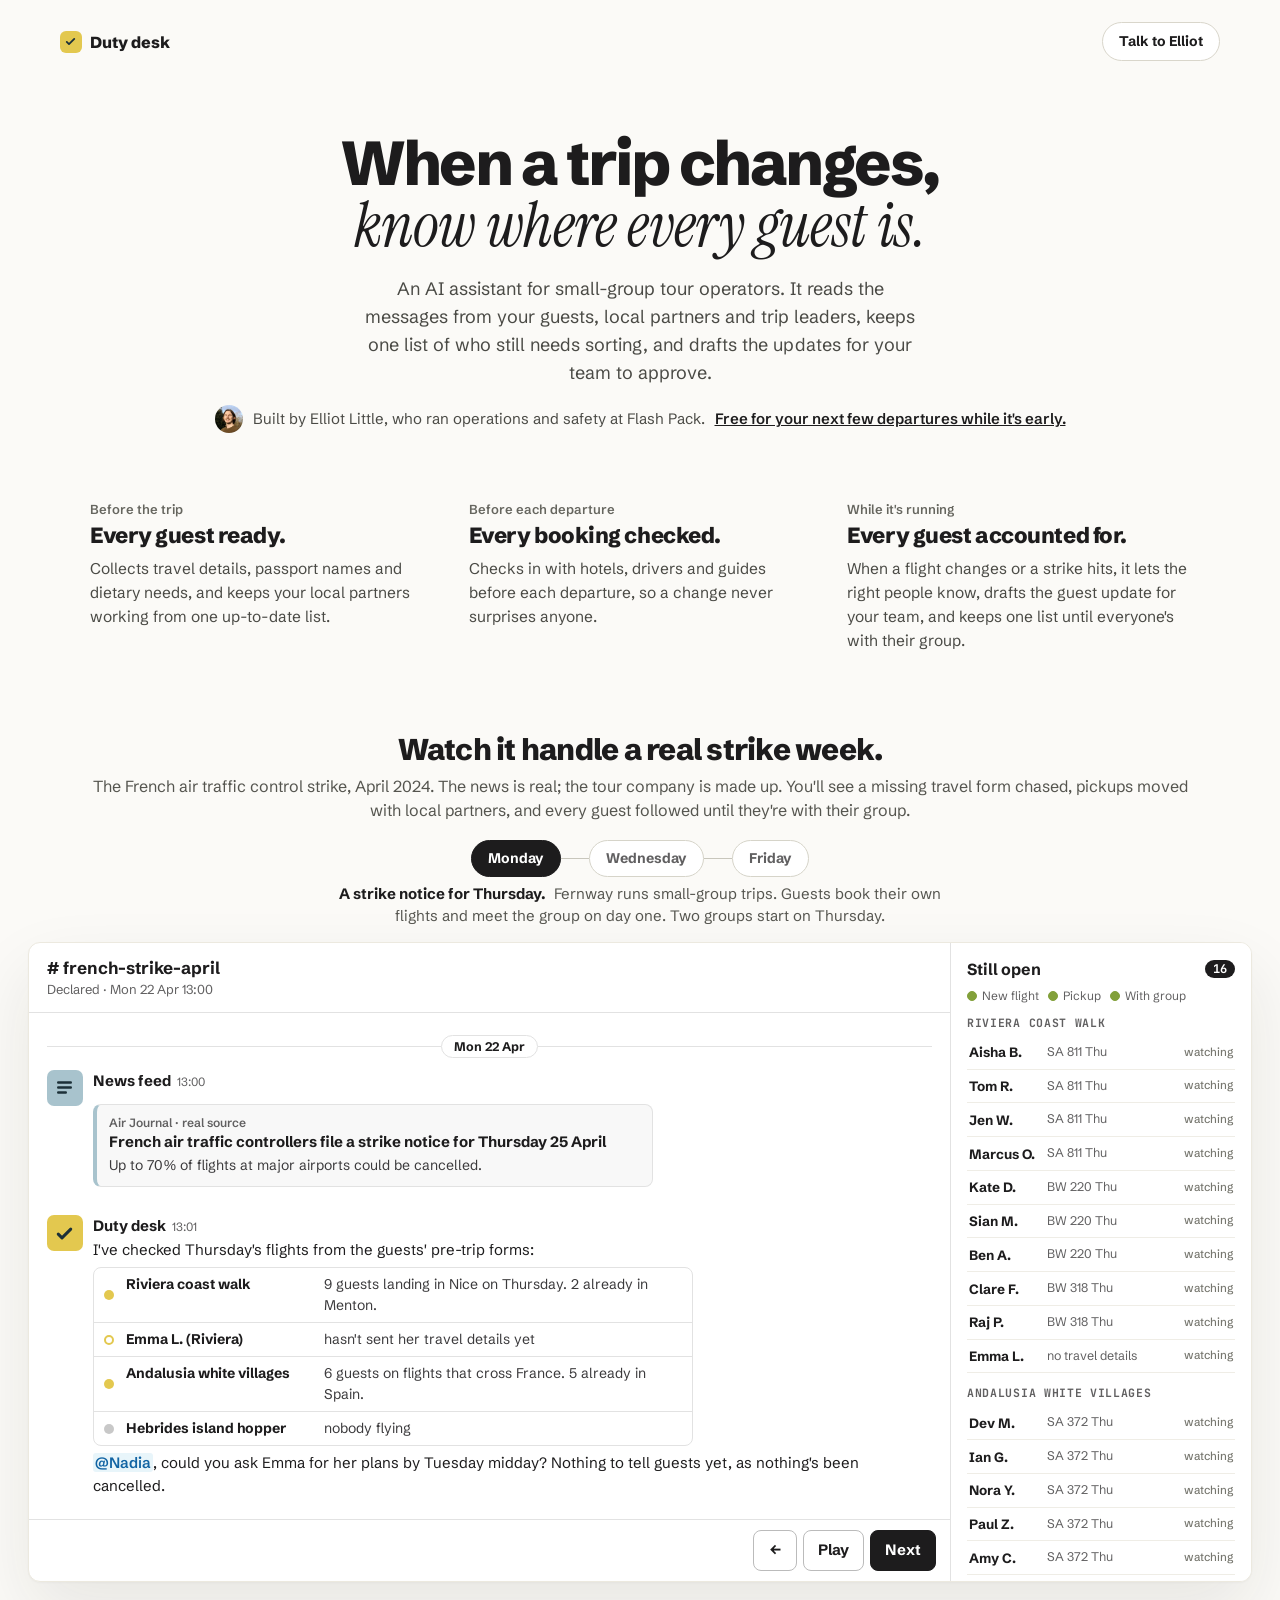
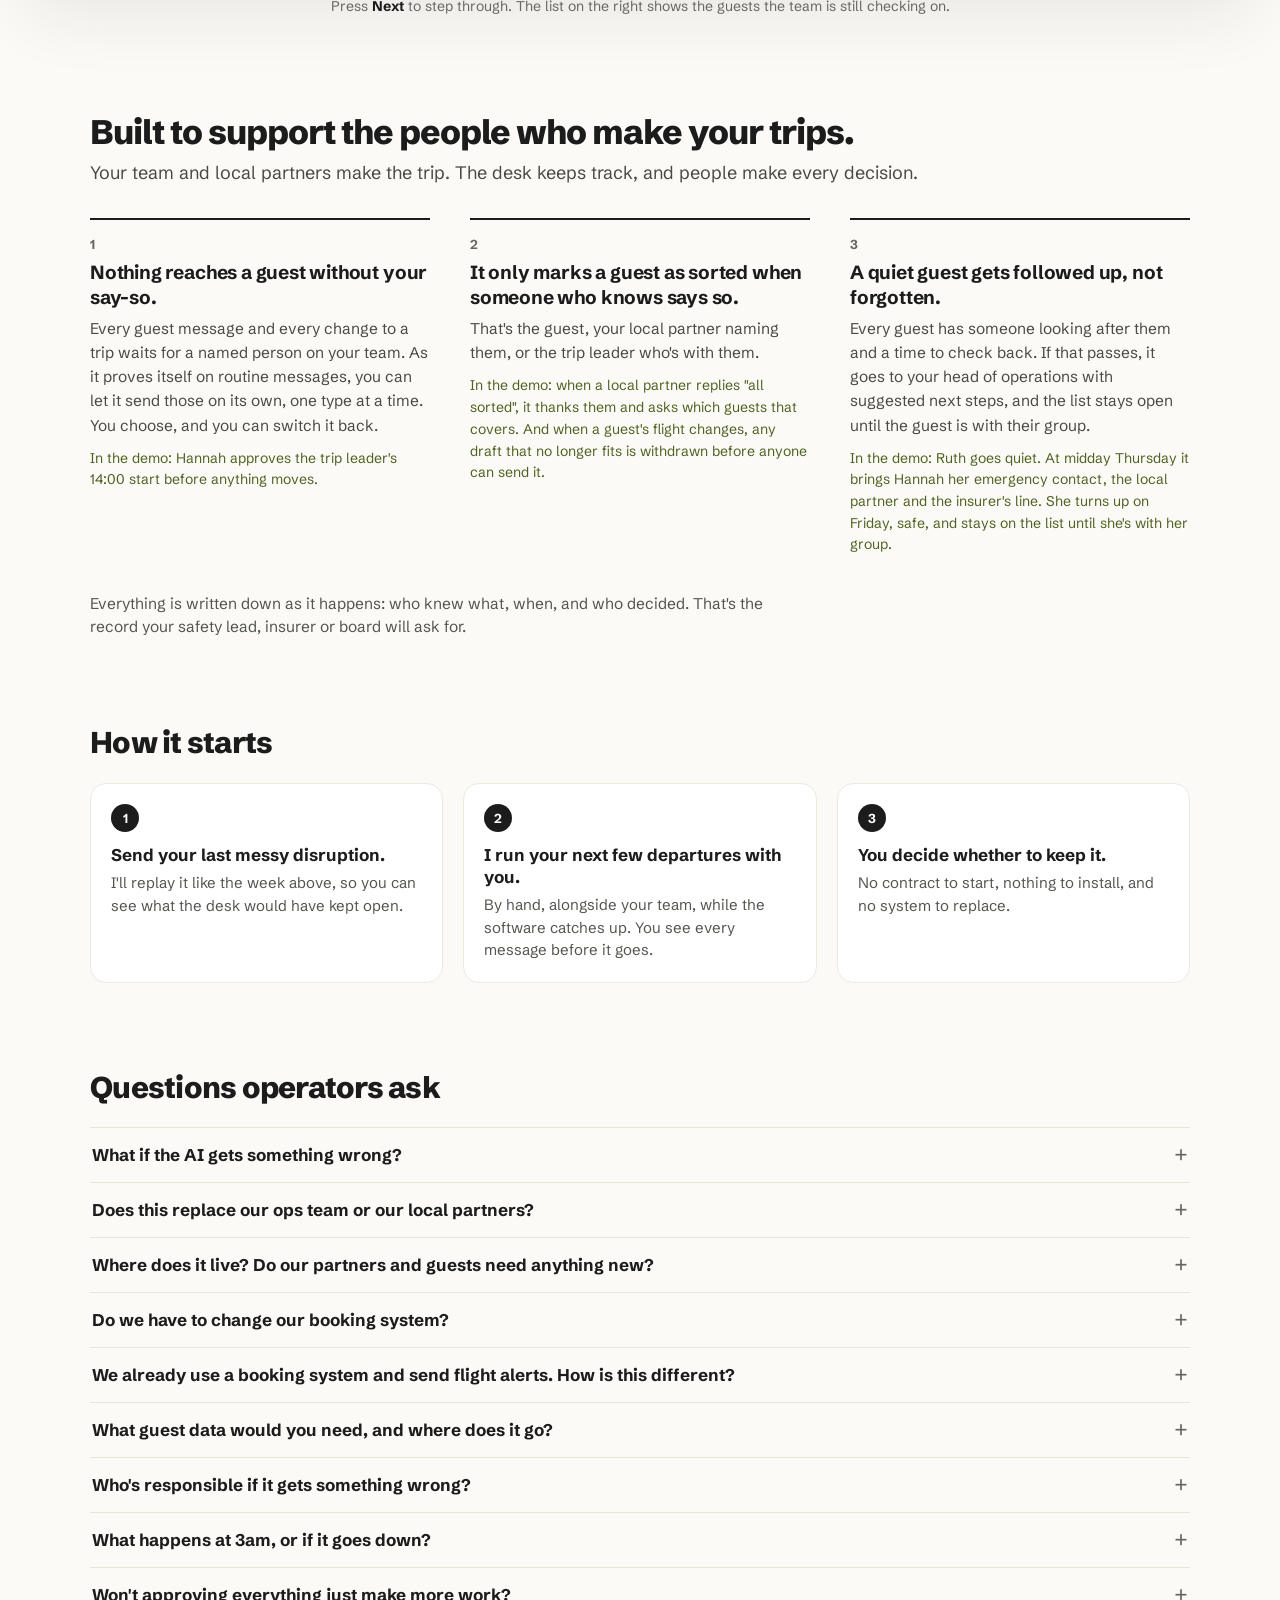
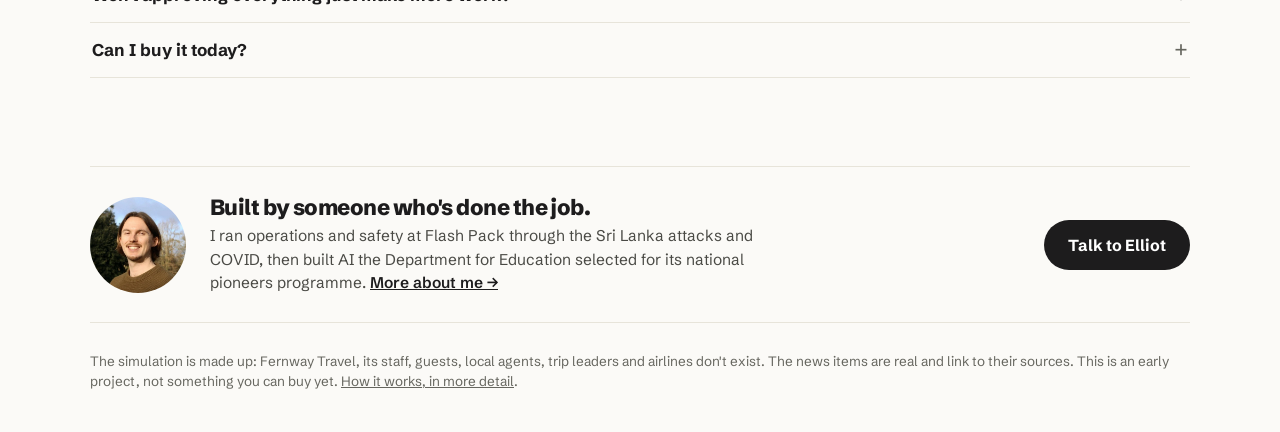
==== commit 11aba1f1: "Update the site" ====
--- a/index.html
+++ b/index.html
@@ -3,7 +3,7 @@
 <head>
 <meta charset="utf-8">
 <meta name="viewport" content="width=device-width, initial-scale=1">
-<title>Duty desk · Great trips are made by people</title>
+<title>Duty desk · Know where every guest is</title>
 <meta name="description" content="A real French air traffic control strike, played through a tour operator's incident channel. The strike was called off. The flights were cancelled anyway.">
 <link rel="preconnect" href="https://fonts.googleapis.com">
 <link rel="preconnect" href="https://fonts.gstatic.com" crossorigin>
@@ -22,8 +22,9 @@
 </nav>
 
 <header class="intro">
-  <h1>Great trips are made by people. <em>We take care of the chasing.</em></h1>
-  <p class="lede">An AI assistant for small-group tour operators. It keeps track of the messages between your guests, local partners and trip leaders, so everyone has more time for the trip itself. People make every decision.</p>
+  <h1>When a trip changes, <em>know where every guest is.</em></h1>
+  <p class="lede">An AI assistant for small-group tour operators. It reads the messages from your guests, local partners and trip leaders, keeps one list of who still needs sorting, and drafts the updates for your team to approve.</p>
+  <p class="byline"><img src="elliot.jpg" alt="" width="28" height="28">Built by Elliot Little, who ran operations and safety at Flash Pack. <a href="#start">Free for your next few departures while it's early.</a></p>
 </header>
 
 <section class="jobs" aria-label="What the desk does">
@@ -63,7 +64,7 @@
     <ul>
       <li># general</li>
       <li class="unread"># ops-daily<em>3</em></li>
-      <li class="on"># inc-french-atc-strike</li>
+      <li class="on"># french-strike-april</li>
       <li># trip-riviera-apr</li>
       <li># trip-andalusia-apr</li>
     </ul>
@@ -83,12 +84,12 @@
 
   <main class="chan">
     <div class="chan-head">
-      <div><b># inc-french-atc-strike</b><span class="topic" id="topic"></span></div>
+      <div><b># french-strike-april</b><span class="topic" id="topic"></span></div>
       <div class="members" aria-hidden="true"><i style="background:#C9524A">H</i><i style="background:#3E6675">S</i><i style="background:#5E7F1F">N</i><i class="d">D</i><span>+ 2 DMCs, 3 leaders via WhatsApp</span></div>
     </div>
     <ol class="msgs" id="msgs" aria-label="Messages" tabindex="0"></ol>
     <div class="composer">
-      <span class="fake-input">Message #inc-french-atc-strike</span>
+      <span class="fake-input">Message #french-strike-april</span>
       <div class="ctl">
         <button id="back" class="b" aria-label="Previous message">←</button>
         <button id="play" class="b">Play</button>
@@ -113,25 +114,25 @@
   <p class="trust-lede">Your team and local partners make the trip. The desk keeps track, and people make every decision.</p>
   <ol class="rules3">
     <li>
-      <h3>It never acts on its own.</h3>
-      <p>Every message to a guest or partner, and every change to a trip, waits for a named person on your team to approve it.</p>
-      <p class="proof">In the demo: Hannah approves the 14:00 start before anything moves.</p>
+      <h3>Nothing reaches a guest without your say-so.</h3>
+      <p>Every guest message and every change to a trip waits for a named person on your team. As it proves itself on routine messages, you can let it send those on its own, one type at a time. You choose, and you can switch it back.</p>
+      <p class="proof">In the demo: Hannah approves the trip leader's 14:00 start before anything moves.</p>
     </li>
     <li>
       <h3>It only marks a guest as sorted when someone who knows says so.</h3>
       <p>That's the guest, your local partner naming them, or the trip leader who's with them.</p>
-      <p class="proof">In the demo: when a local partner replies "all sorted", it thanks them and asks which guests that covers.</p>
+      <p class="proof">In the demo: when a local partner replies "all sorted", it thanks them and asks which guests that covers. And when a guest's flight changes, any draft that no longer fits is withdrawn before anyone can send it.</p>
     </li>
     <li>
-      <h3>Nobody slips through.</h3>
-      <p>Every guest has an owner and a deadline. Missed deadlines go to the duty director, and the incident can't close while anyone is unaccounted for.</p>
-      <p class="proof">In the demo: Ruth goes to Hannah at midday Thursday, and the list stays open on Friday until she's reached.</p>
+      <h3>A quiet guest gets followed up, not forgotten.</h3>
+      <p>Every guest has someone looking after them and a time to check back. If that passes, it goes to your head of operations with suggested next steps, and the list stays open until the guest is with their group.</p>
+      <p class="proof">In the demo: Ruth goes quiet. At midday Thursday it brings Hannah her emergency contact, the local partner and the insurer's line. She turns up on Friday, safe, and stays on the list until she's with her group.</p>
     </li>
   </ol>
   <p class="trust-foot">Everything is written down as it happens: who knew what, when, and who decided. That's the record your safety lead, insurer or board will ask for.</p>
 </section>
 
-<section class="start">
+<section class="start" id="start">
   <h2>How it starts</h2>
   <ol class="steps3">
     <li><b>Send your last messy disruption.</b><span>I'll replay it like the week above, so you can see what the desk would have kept open.</span></li>
@@ -147,7 +148,10 @@
   <details><summary>Where does it live? Do our partners and guests need anything new?</summary><p>Your team sees it in Slack or Teams, or by email if you use neither. Local partners, trip leaders and guests carry on with WhatsApp and email, and nobody outside your team installs anything.</p></details>
   <details><summary>Do we have to change our booking system?</summary><p>No. It works from whatever holds your guests' flights: your booking system, your pre-trip form or a spreadsheet. It replaces nothing.</p></details>
   <details><summary>We already use a booking system and send flight alerts. How is this different?</summary><p>Those hold the bookings and tell the guest. The desk does the work in between: chasing the replies, getting changes to your local partners and trip leaders, and keeping going until each guest is sorted.</p></details>
-  <details><summary>What guest data would you need?</summary><p>For a first trial, first names, flights and trip dates. We agree in writing how long it's kept before anything is shared.</p></details>
+  <details><summary>What guest data would you need, and where does it go?</summary><p>For a first trial: guests' first names, flights, trip dates and the emergency contact you already hold. Before anything is shared we agree in writing which AI provider is used, where the data is stored and how long it's kept.</p></details>
+  <details><summary>Who's responsible if it gets something wrong?</summary><p>Your team, as now: people make every decision and approve every guest message. The desk drafts and keeps track, and logs everything, so any mistake can be traced and put right.</p></details>
+  <details><summary>What happens at 3am, or if it goes down?</summary><p>Your duty phone and your current process stay exactly as they are. The desk sits alongside them and never replaces them. During a trial I'm on call with your team.</p></details>
+  <details><summary>Won't approving everything just make more work?</summary><p>Approvals are grouped and short. In the strike week above, 31 guests across three trips needed about ten approvals in total. As routine messages prove themselves, you can let those go out on their own.</p></details>
   <details><summary>Can I buy it today?</summary><p>Not yet. It's early, and the first operators get it run with them by hand while it's built. That's the point: it gets built around how you actually work.</p></details>
 </section>
 
--- a/home.css
+++ b/home.css
@@ -188,3 +188,6 @@
 .intro h1 em{display:block}
 .ec-k.hard{color:#5E5E57}
 .ec-row{grid-template-columns:130px 1fr}
+.byline{display:flex;align-items:center;justify-content:center;gap:10px;flex-wrap:wrap;margin-top:18px;font-size:15px;color:#4A4A45}
+.byline img{width:28px;height:28px;border-radius:50%;object-fit:cover}
+.byline a{color:var(--ink);font-weight:600}
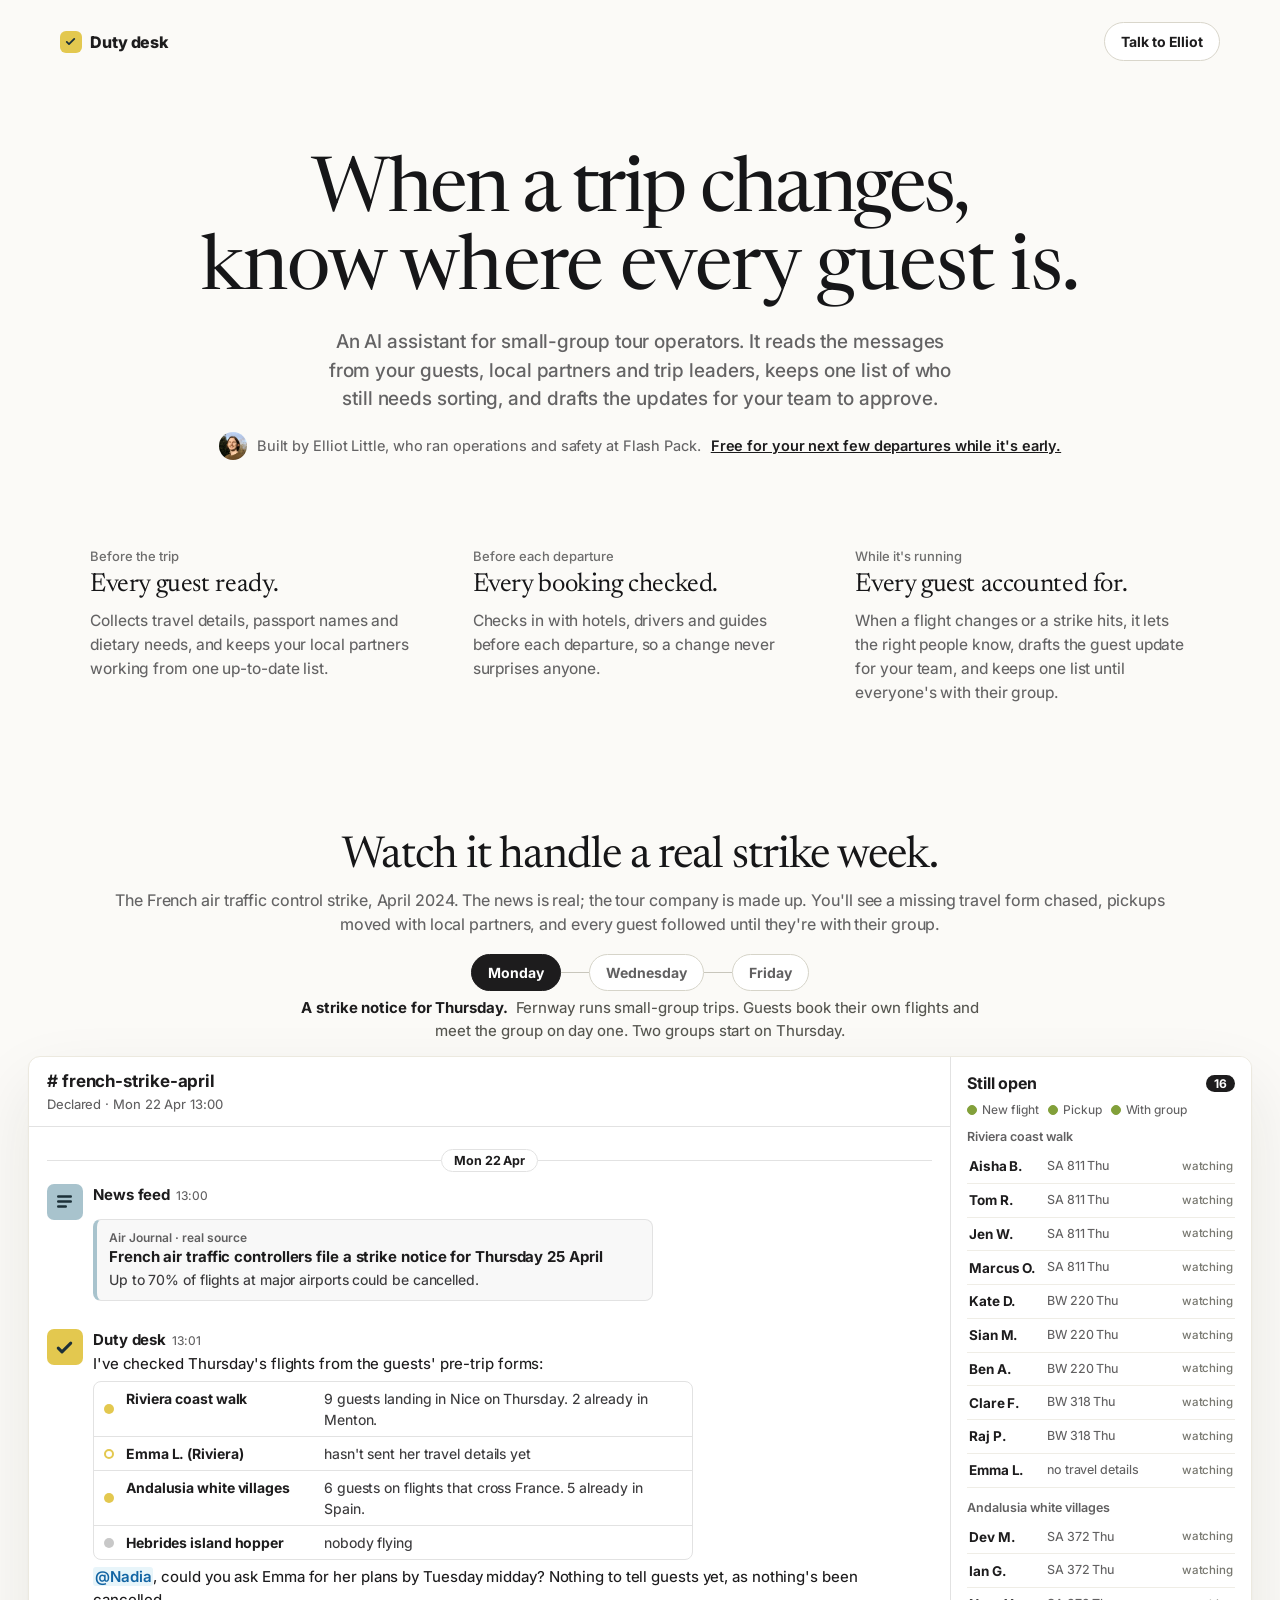
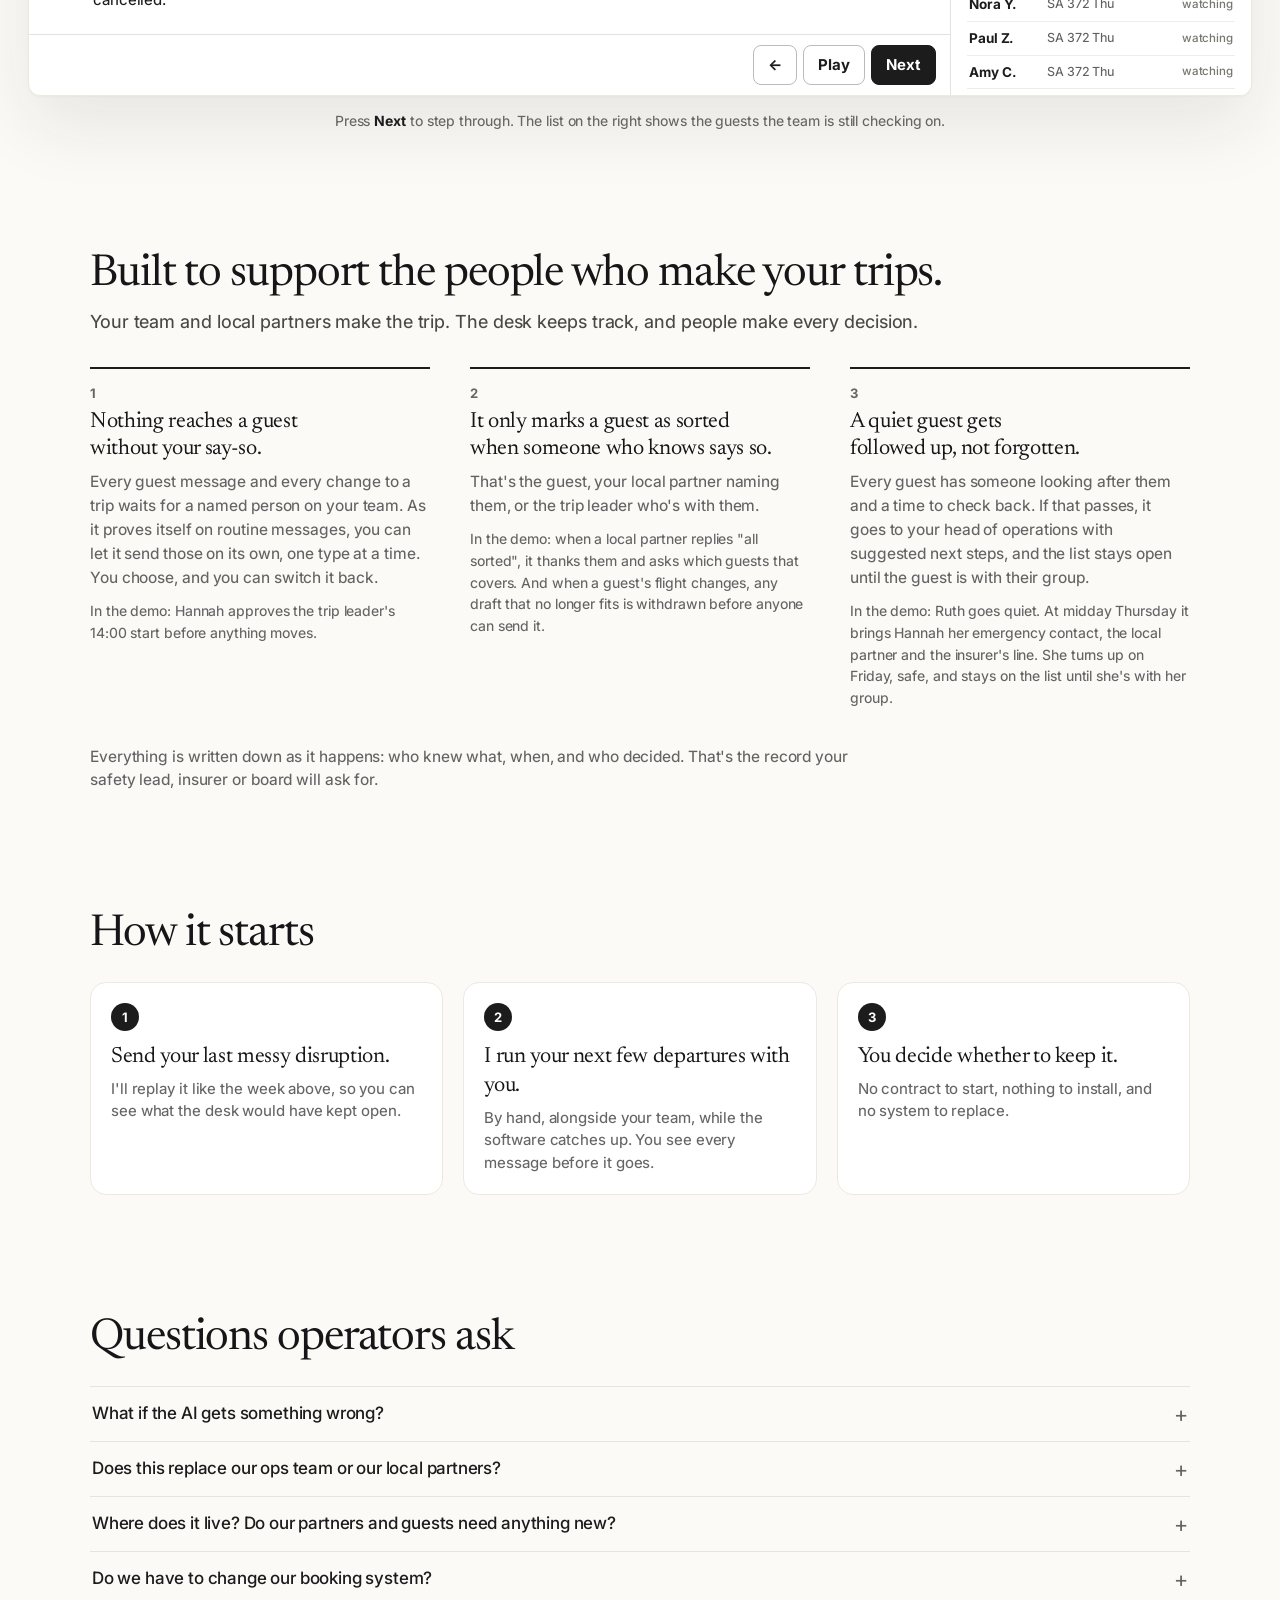
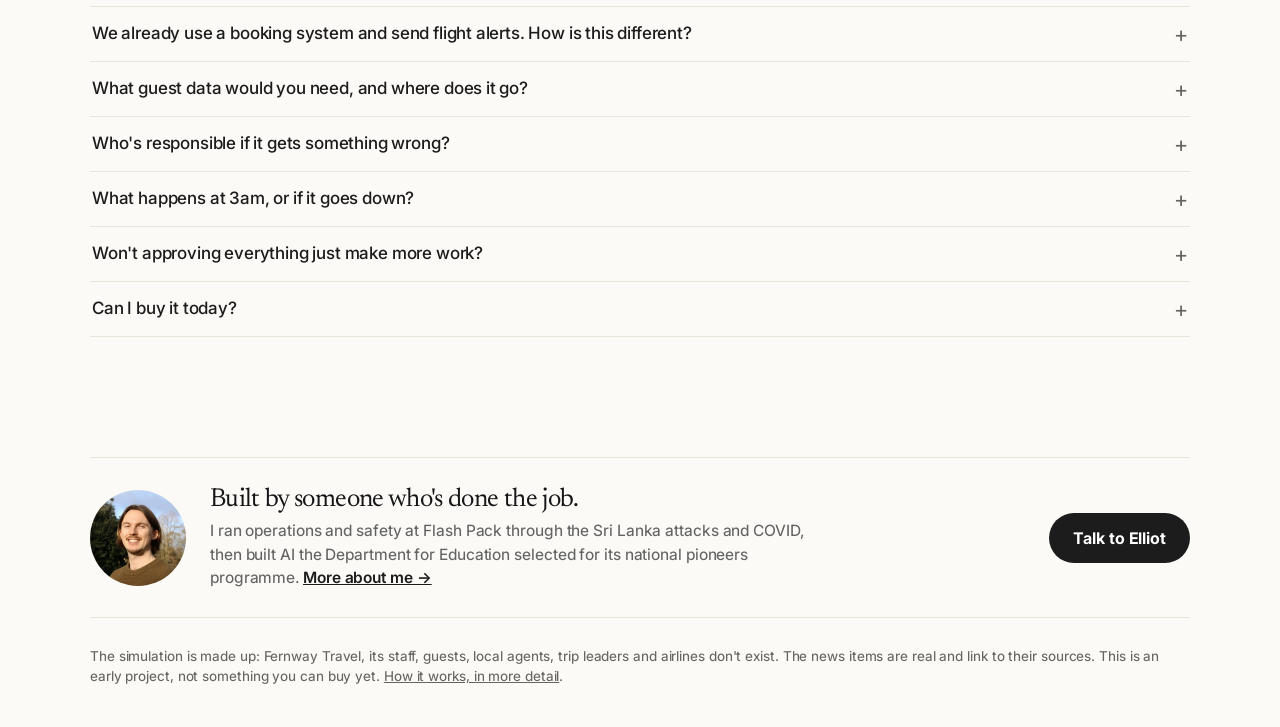
==== commit 8886a5c8: "Update the site" ====
--- a/index.html
+++ b/index.html
@@ -7,12 +7,14 @@
 <meta name="description" content="A real French air traffic control strike, played through a tour operator's incident channel. The strike was called off. The flights were cancelled anyway.">
 <link rel="preconnect" href="https://fonts.googleapis.com">
 <link rel="preconnect" href="https://fonts.gstatic.com" crossorigin>
-<link href="https://fonts.googleapis.com/css2?family=Schibsted+Grotesk:wght@400;500;600;700;800&family=JetBrains+Mono:wght@400;500;700&display=swap" rel="stylesheet">
+<link href="https://fonts.googleapis.com/css2?family=Inter:wght@400;450;500;600;700&family=Newsreader:opsz,wght@6..72,400;6..72,500&display=swap" rel="stylesheet">
+
 <link rel="icon" href="data:image/svg+xml,%3Csvg xmlns=%22http://www.w3.org/2000/svg%22 viewBox=%220 0 16 16%22%3E%3Crect width=%2216%22 height=%2216%22 rx=%224%22 fill=%22%231C3038%22/%3E%3Ccircle cx=%228%22 cy=%228%22 r=%223%22 fill=%22%23E3C84F%22/%3E%3C/svg%3E">
-<link href="https://fonts.googleapis.com/css2?family=Instrument+Serif:ital@0;1&display=swap" rel="stylesheet">
+
 <link rel="stylesheet" href="slack.css">
 <link rel="stylesheet" href="site.css">
 <link rel="stylesheet" href="home.css">
+<link rel="stylesheet" href="type.css">
 </head>
 <body data-page="home">
 
--- a/type.css
+++ b/type.css
@@ -0,0 +1,69 @@
+/* One type system, after incident.io: every heading in one regular-weight serif with
+   tight tracking; everything else in one sans; body copy in soft grey; generous space.
+   Loaded last on every page. */
+:root{
+  --serif:"Newsreader",Georgia,"Times New Roman",serif;
+  --sans:"Inter",-apple-system,BlinkMacSystemFont,"Segoe UI",Roboto,Arial,sans-serif;
+  --mono:var(--sans);
+  --text:rgba(22,22,24,.66);
+}
+body{font-family:var(--sans);font-weight:450;letter-spacing:-.006em}
+h1,h2,h3{font-family:var(--serif)!important;font-weight:400!important;color:#161618!important;text-wrap:balance}
+h1{letter-spacing:-.035em!important;line-height:1.02!important}
+h2{letter-spacing:-.025em!important;line-height:1.12!important}
+h3{letter-spacing:-.015em!important;line-height:1.2!important}
+h1 em,h2 em,.intro h1 em,.about-hero h1 em{font-family:inherit!important;font-style:normal!important;font-weight:inherit!important;display:inline}
+.intro h1 em{display:block}
+
+/* Home */
+.intro{padding:72px 0 24px}
+.intro h1{font-size:clamp(42px,6vw,76px)!important}
+.intro .lede{font-size:19px;line-height:1.5;color:var(--text);font-weight:500}
+.byline{font-size:14.5px;color:var(--text)}
+.jobs{gap:48px;padding-top:56px}
+.jobs h3{font-size:26px!important}
+.jobs p:last-child,.rules3 p,.steps3 span,.faq details p,.trust-foot,.me p,.demo-head p,.creds p:last-child,.travel p,.slide ul,.plain{color:var(--text)!important;font-weight:450}
+.job-when,.kicker,.k,.eyebrow{font:500 13px var(--sans)!important;letter-spacing:0!important;text-transform:none!important;color:rgba(22,22,24,.62)!important}
+.demo-head{margin-top:120px}
+.demo-head h2,.trust h2,.start h2,.faq h2{font-size:clamp(32px,3.6vw,44px)!important}
+.trust,.start,.faq{margin-top:120px}
+.rules3 h3,.steps3 b{font-family:var(--serif);font-weight:400;font-size:22px;letter-spacing:-.015em;color:#161618}
+.rules3 li::before,.steps3 li::before{font-family:var(--sans)}
+.faq summary{font:500 17px var(--sans);letter-spacing:-.01em}
+.me{margin-top:120px}
+.me h2{font-size:26px!important}
+.talk-band h2{font-size:34px!important;color:#fff!important}
+
+/* Demo (Slack mock): one sans, no caps labels */
+.trip-h,.ec-head,.ec-k,.card .src,.block .for,.apptag,.via,.who,.tag{font-family:var(--sans)!important;letter-spacing:0!important;text-transform:none!important}
+.ec-head{font-size:12.5px!important;font-weight:600!important}
+.ec-k{font-size:13px!important;font-weight:600!important}
+.trip-h{font-size:12.5px!important;font-weight:600!important}
+.block .for{font-size:12.5px!important;font-weight:600!important}
+
+/* About */
+.about-hero h1{font-size:clamp(44px,5.4vw,68px)!important}
+.creds{gap:56px 64px;margin-top:64px}
+.creds h2{font-size:28px!important}
+.travel h2{font-size:32px!important}
+
+/* How it works */
+.page h1{font-size:clamp(40px,5vw,60px)!important}
+.slide h2{font-size:clamp(26px,2.8vw,34px)!important}
+.slide{padding:44px 48px}
+
+/* Trust strip, monochrome like incident.io's customer logos */
+.trust-strip{max-width:1000px;margin:56px auto 0;text-align:center}
+.trust-strip .row{display:flex;flex-wrap:wrap;align-items:center;justify-content:center;gap:28px 52px}
+.trust-strip img{height:30px;width:auto;filter:grayscale(1);opacity:.7}
+.trust-strip img.mono{filter:brightness(0);opacity:.55}
+.trust-strip img.tall{height:36px}
+.trust-strip .dfe{font:600 15px/1.1 var(--sans);color:#6B6B70;text-align:left;letter-spacing:-.01em}
+.trust-strip p{margin-top:18px;font-size:14px;color:var(--text)}
+
+/* Same canvas and width on every page */
+body{background:#FBFAF7}
+body:not([data-page="home"]){padding:0 28px 40px}
+.deck,.page{max-width:1100px!important;margin-left:auto!important;margin-right:auto!important}
+.page{padding-top:56px!important}
+.sources{max-width:1100px;margin:0 auto}
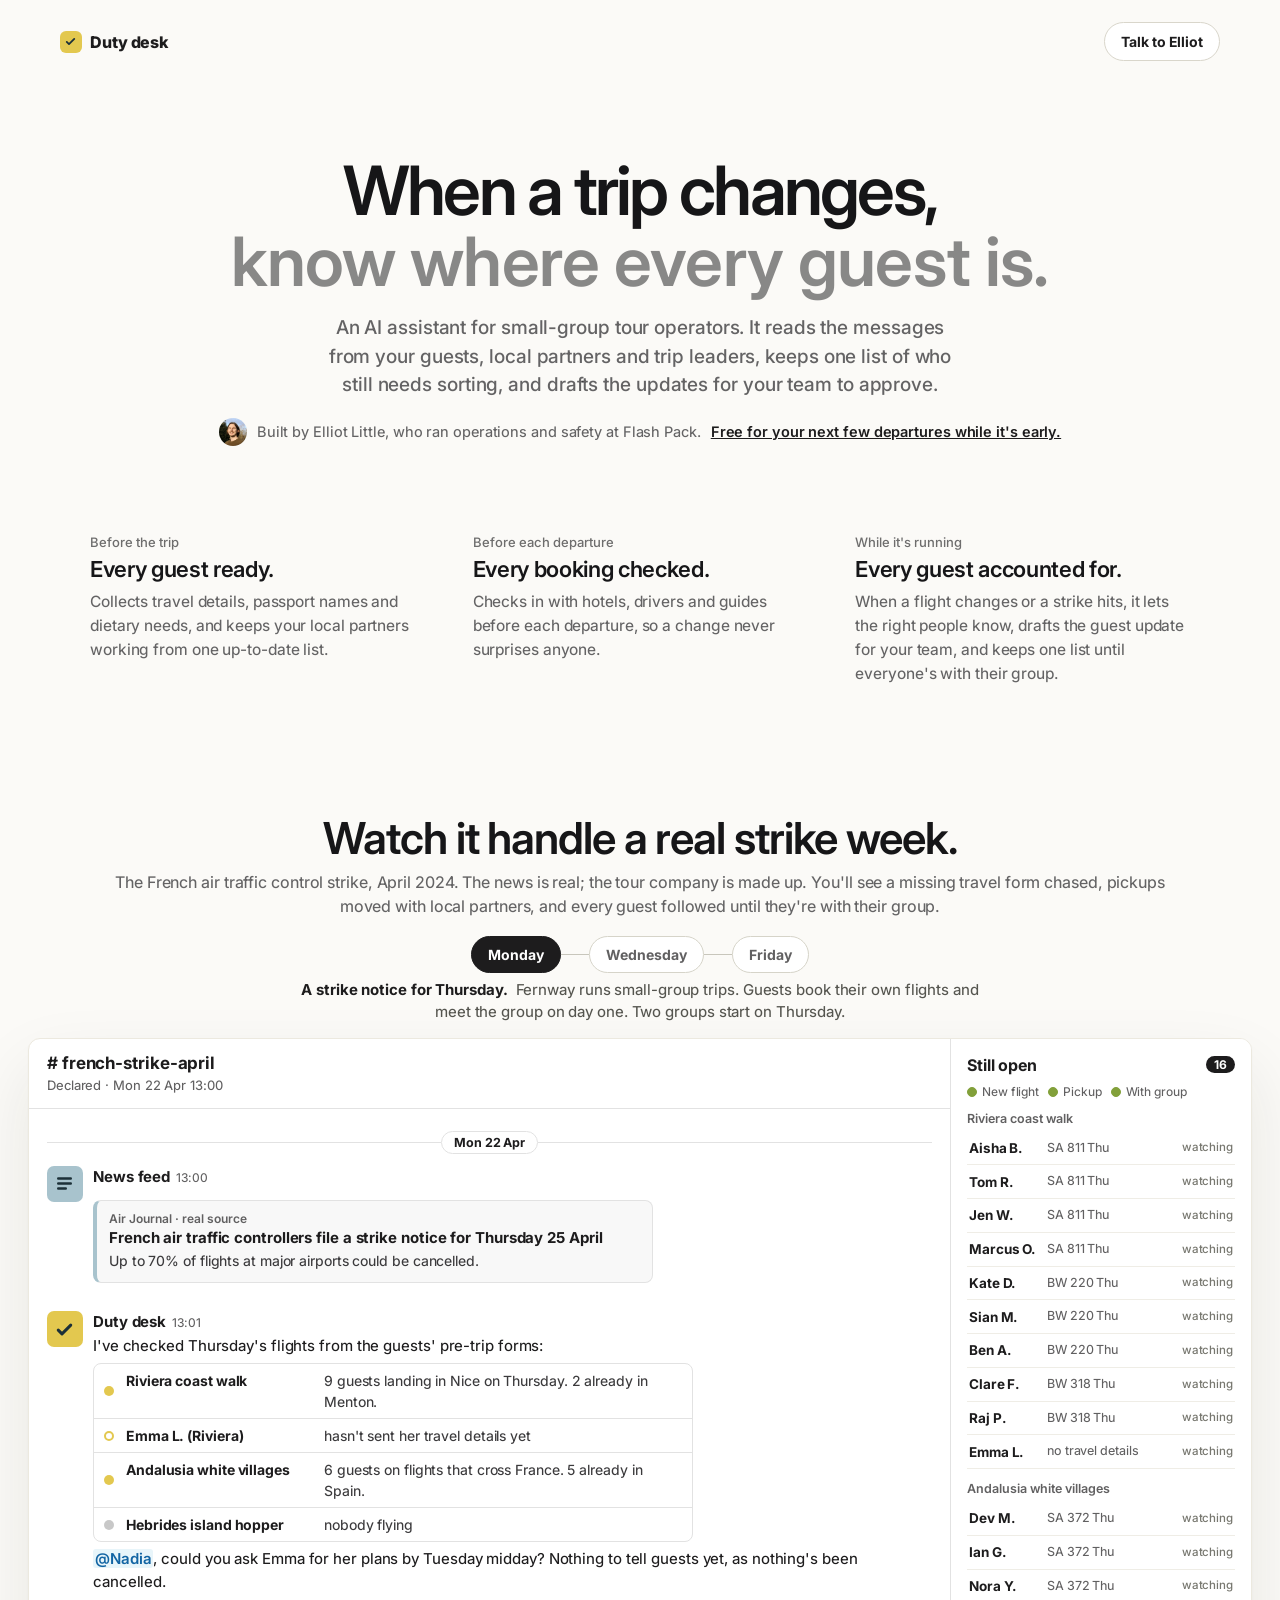
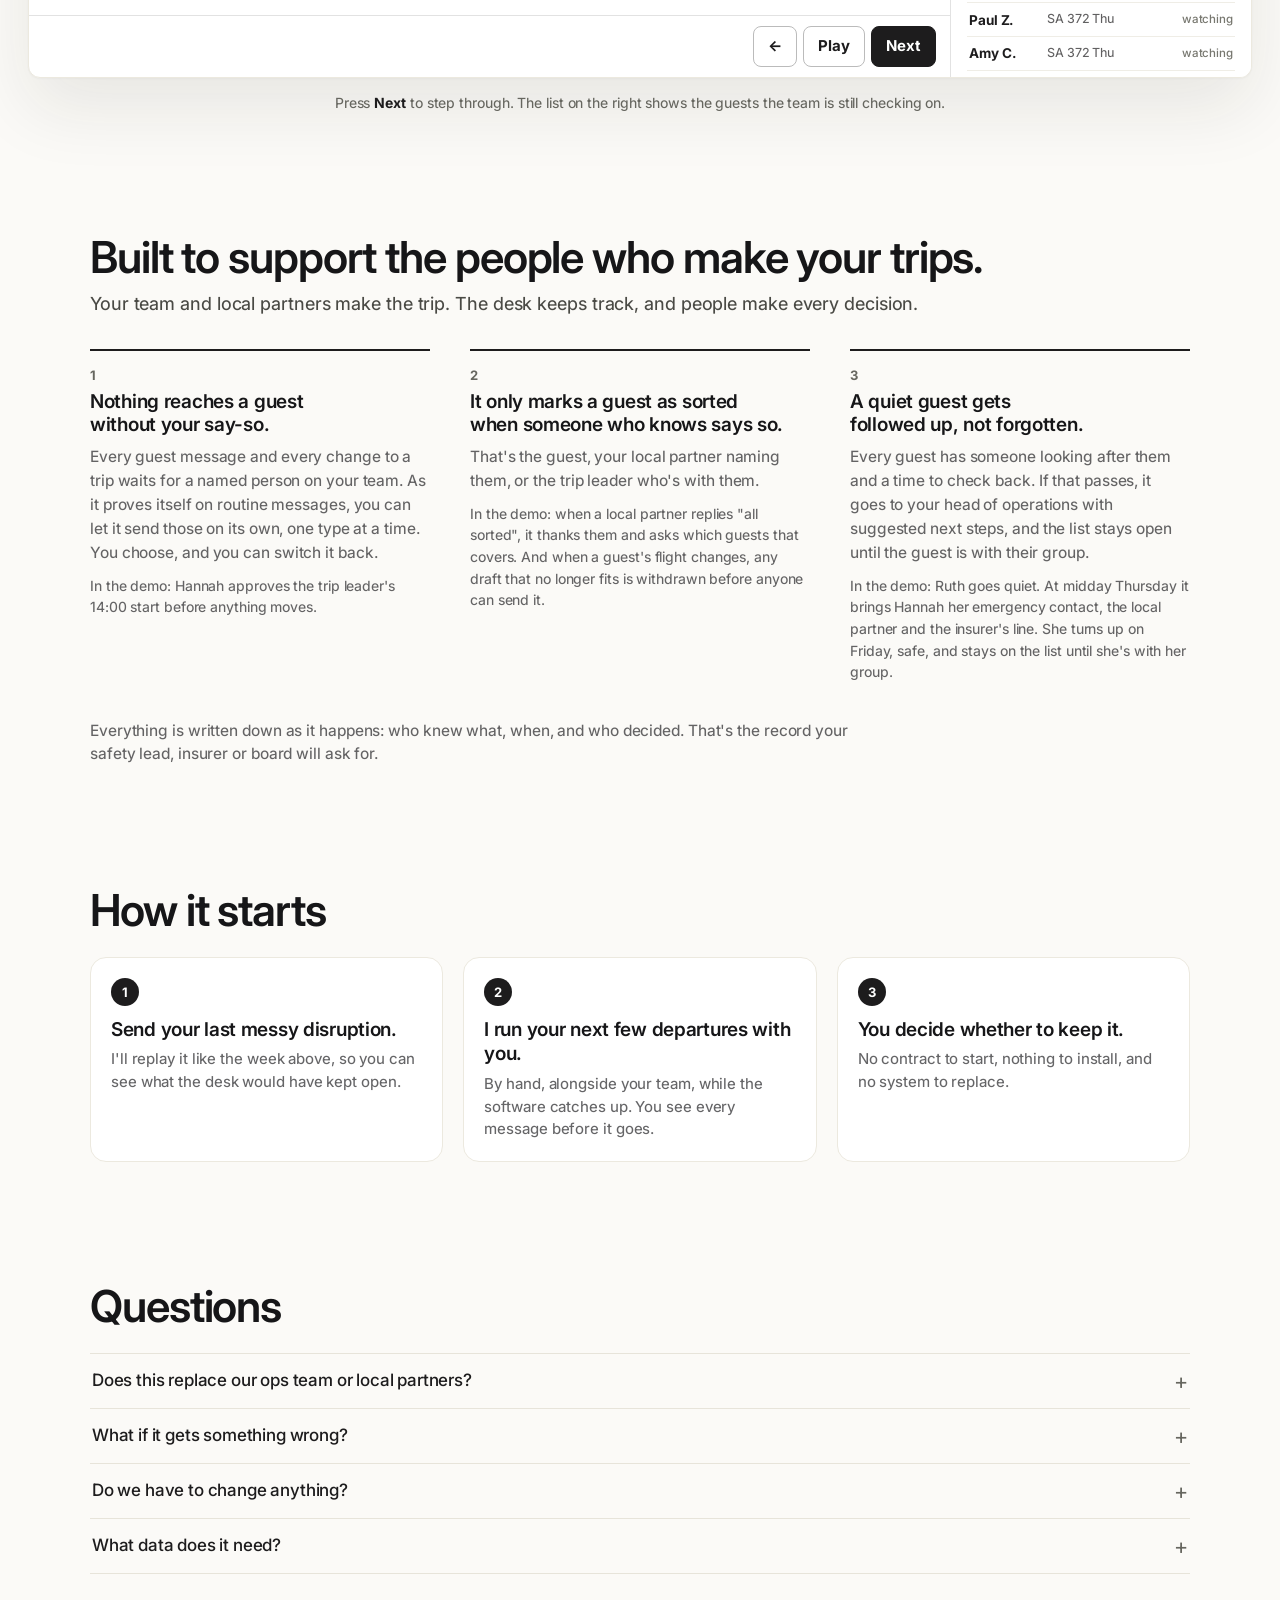
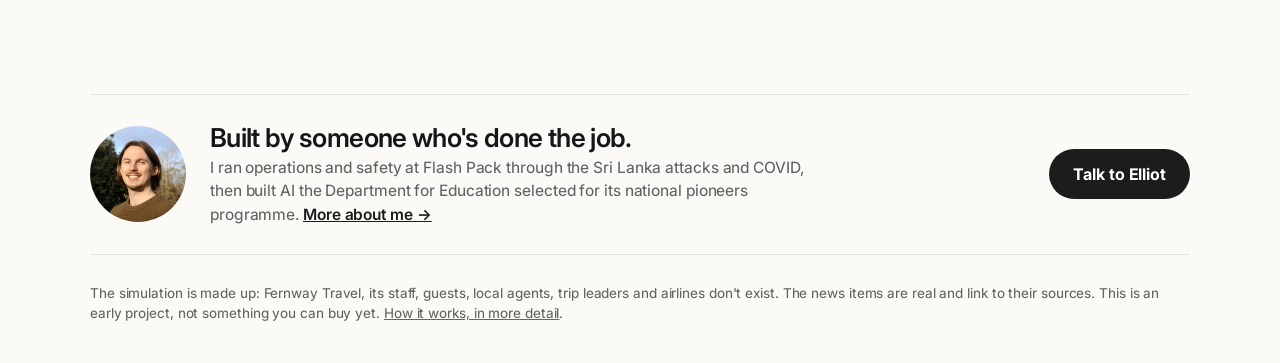
==== commit f1a7b5b6: "Update the site" ====
--- a/index.html
+++ b/index.html
@@ -7,7 +7,7 @@
 <meta name="description" content="A real French air traffic control strike, played through a tour operator's incident channel. The strike was called off. The flights were cancelled anyway.">
 <link rel="preconnect" href="https://fonts.googleapis.com">
 <link rel="preconnect" href="https://fonts.gstatic.com" crossorigin>
-<link href="https://fonts.googleapis.com/css2?family=Inter:wght@400;450;500;600;700&family=Newsreader:opsz,wght@6..72,400;6..72,500&display=swap" rel="stylesheet">
+<link href="https://fonts.googleapis.com/css2?family=Inter:wght@400;450;500;600;700&display=swap" rel="stylesheet">
 
 <link rel="icon" href="data:image/svg+xml,%3Csvg xmlns=%22http://www.w3.org/2000/svg%22 viewBox=%220 0 16 16%22%3E%3Crect width=%2216%22 height=%2216%22 rx=%224%22 fill=%22%231C3038%22/%3E%3Ccircle cx=%228%22 cy=%228%22 r=%223%22 fill=%22%23E3C84F%22/%3E%3C/svg%3E">
 
@@ -144,17 +144,11 @@
 </section>
 
 <section class="faq">
-  <h2>Questions operators ask</h2>
-  <details><summary>What if the AI gets something wrong?</summary><p>It can't send a message to a guest or change a trip without a named person approving it. It only marks a guest confirmed when the right person names them, and everything it does is logged, so a mistake is visible and reversible.</p></details>
-  <details><summary>Does this replace our ops team or our local partners?</summary><p>No. It takes the chasing and the list-keeping off their plate. Decisions, relationships and the trip itself stay with people.</p></details>
-  <details><summary>Where does it live? Do our partners and guests need anything new?</summary><p>Your team sees it in Slack or Teams, or by email if you use neither. Local partners, trip leaders and guests carry on with WhatsApp and email, and nobody outside your team installs anything.</p></details>
-  <details><summary>Do we have to change our booking system?</summary><p>No. It works from whatever holds your guests' flights: your booking system, your pre-trip form or a spreadsheet. It replaces nothing.</p></details>
-  <details><summary>We already use a booking system and send flight alerts. How is this different?</summary><p>Those hold the bookings and tell the guest. The desk does the work in between: chasing the replies, getting changes to your local partners and trip leaders, and keeping going until each guest is sorted.</p></details>
-  <details><summary>What guest data would you need, and where does it go?</summary><p>For a first trial: guests' first names, flights, trip dates and the emergency contact you already hold. Before anything is shared we agree in writing which AI provider is used, where the data is stored and how long it's kept.</p></details>
-  <details><summary>Who's responsible if it gets something wrong?</summary><p>Your team, as now: people make every decision and approve every guest message. The desk drafts and keeps track, and logs everything, so any mistake can be traced and put right.</p></details>
-  <details><summary>What happens at 3am, or if it goes down?</summary><p>Your duty phone and your current process stay exactly as they are. The desk sits alongside them and never replaces them. During a trial I'm on call with your team.</p></details>
-  <details><summary>Won't approving everything just make more work?</summary><p>Approvals are grouped and short. In the strike week above, 31 guests across three trips needed about ten approvals in total. As routine messages prove themselves, you can let those go out on their own.</p></details>
-  <details><summary>Can I buy it today?</summary><p>Not yet. It's early, and the first operators get it run with them by hand while it's built. That's the point: it gets built around how you actually work.</p></details>
+  <h2>Questions</h2>
+  <details><summary>Does this replace our ops team or local partners?</summary><p>No. It takes the chasing and list-keeping off their plate. Decisions, relationships and the trip itself stay with people.</p></details>
+  <details><summary>What if it gets something wrong?</summary><p>Nothing reaches a guest without a person approving it, and everything is logged, so any mistake can be traced and put right. Your team stays responsible for decisions, as now.</p></details>
+  <details><summary>Do we have to change anything?</summary><p>No. It works from your booking system, pre-trip form or a spreadsheet. Your team sees it in Slack, Teams or email, and partners and guests stay on WhatsApp and email.</p></details>
+  <details><summary>What data does it need?</summary><p>For a first trial: guests' first names, flights, trip dates and emergency contacts. Which AI provider is used, where data is stored and how long it's kept are agreed in writing first.</p></details>
 </section>
 
 <section class="me">
--- a/type.css
+++ b/type.css
@@ -2,14 +2,14 @@
    tight tracking; everything else in one sans; body copy in soft grey; generous space.
    Loaded last on every page. */
 :root{
-  --serif:"Newsreader",Georgia,"Times New Roman",serif;
+  --serif:var(--sans);
   --sans:"Inter",-apple-system,BlinkMacSystemFont,"Segoe UI",Roboto,Arial,sans-serif;
   --mono:var(--sans);
   --text:rgba(22,22,24,.66);
 }
 body{font-family:var(--sans);font-weight:450;letter-spacing:-.006em}
-h1,h2,h3{font-family:var(--serif)!important;font-weight:400!important;color:#161618!important;text-wrap:balance}
-h1{letter-spacing:-.035em!important;line-height:1.02!important}
+h1,h2,h3{font-family:var(--sans)!important;font-weight:600!important;color:#161618!important;text-wrap:balance}
+h1{letter-spacing:-.04em!important;line-height:1.04!important}
 h2{letter-spacing:-.025em!important;line-height:1.12!important}
 h3{letter-spacing:-.015em!important;line-height:1.2!important}
 h1 em,h2 em,.intro h1 em,.about-hero h1 em{font-family:inherit!important;font-style:normal!important;font-weight:inherit!important;display:inline}
@@ -21,13 +21,13 @@
 .intro .lede{font-size:19px;line-height:1.5;color:var(--text);font-weight:500}
 .byline{font-size:14.5px;color:var(--text)}
 .jobs{gap:48px;padding-top:56px}
-.jobs h3{font-size:26px!important}
+.jobs h3{font-size:22px!important}
 .jobs p:last-child,.rules3 p,.steps3 span,.faq details p,.trust-foot,.me p,.demo-head p,.creds p:last-child,.travel p,.slide ul,.plain{color:var(--text)!important;font-weight:450}
 .job-when,.kicker,.k,.eyebrow{font:500 13px var(--sans)!important;letter-spacing:0!important;text-transform:none!important;color:rgba(22,22,24,.62)!important}
 .demo-head{margin-top:120px}
 .demo-head h2,.trust h2,.start h2,.faq h2{font-size:clamp(32px,3.6vw,44px)!important}
 .trust,.start,.faq{margin-top:120px}
-.rules3 h3,.steps3 b{font-family:var(--serif);font-weight:400;font-size:22px;letter-spacing:-.015em;color:#161618}
+.rules3 h3,.steps3 b{font-family:var(--sans);font-weight:600;font-size:19px;letter-spacing:-.015em;color:#161618}
 .rules3 li::before,.steps3 li::before{font-family:var(--sans)}
 .faq summary{font:500 17px var(--sans);letter-spacing:-.01em}
 .me{margin-top:120px}
@@ -67,3 +67,8 @@
 .deck,.page{max-width:1100px!important;margin-left:auto!important;margin-right:auto!important}
 .page{padding-top:56px!important}
 .sources{max-width:1100px;margin:0 auto}
+
+/* Final: one family, two weights. */
+*{font-family:var(--sans)}
+.intro h1{font-size:clamp(40px,5.4vw,68px)!important}
+.intro h1 em{color:rgba(22,22,24,.5)!important}
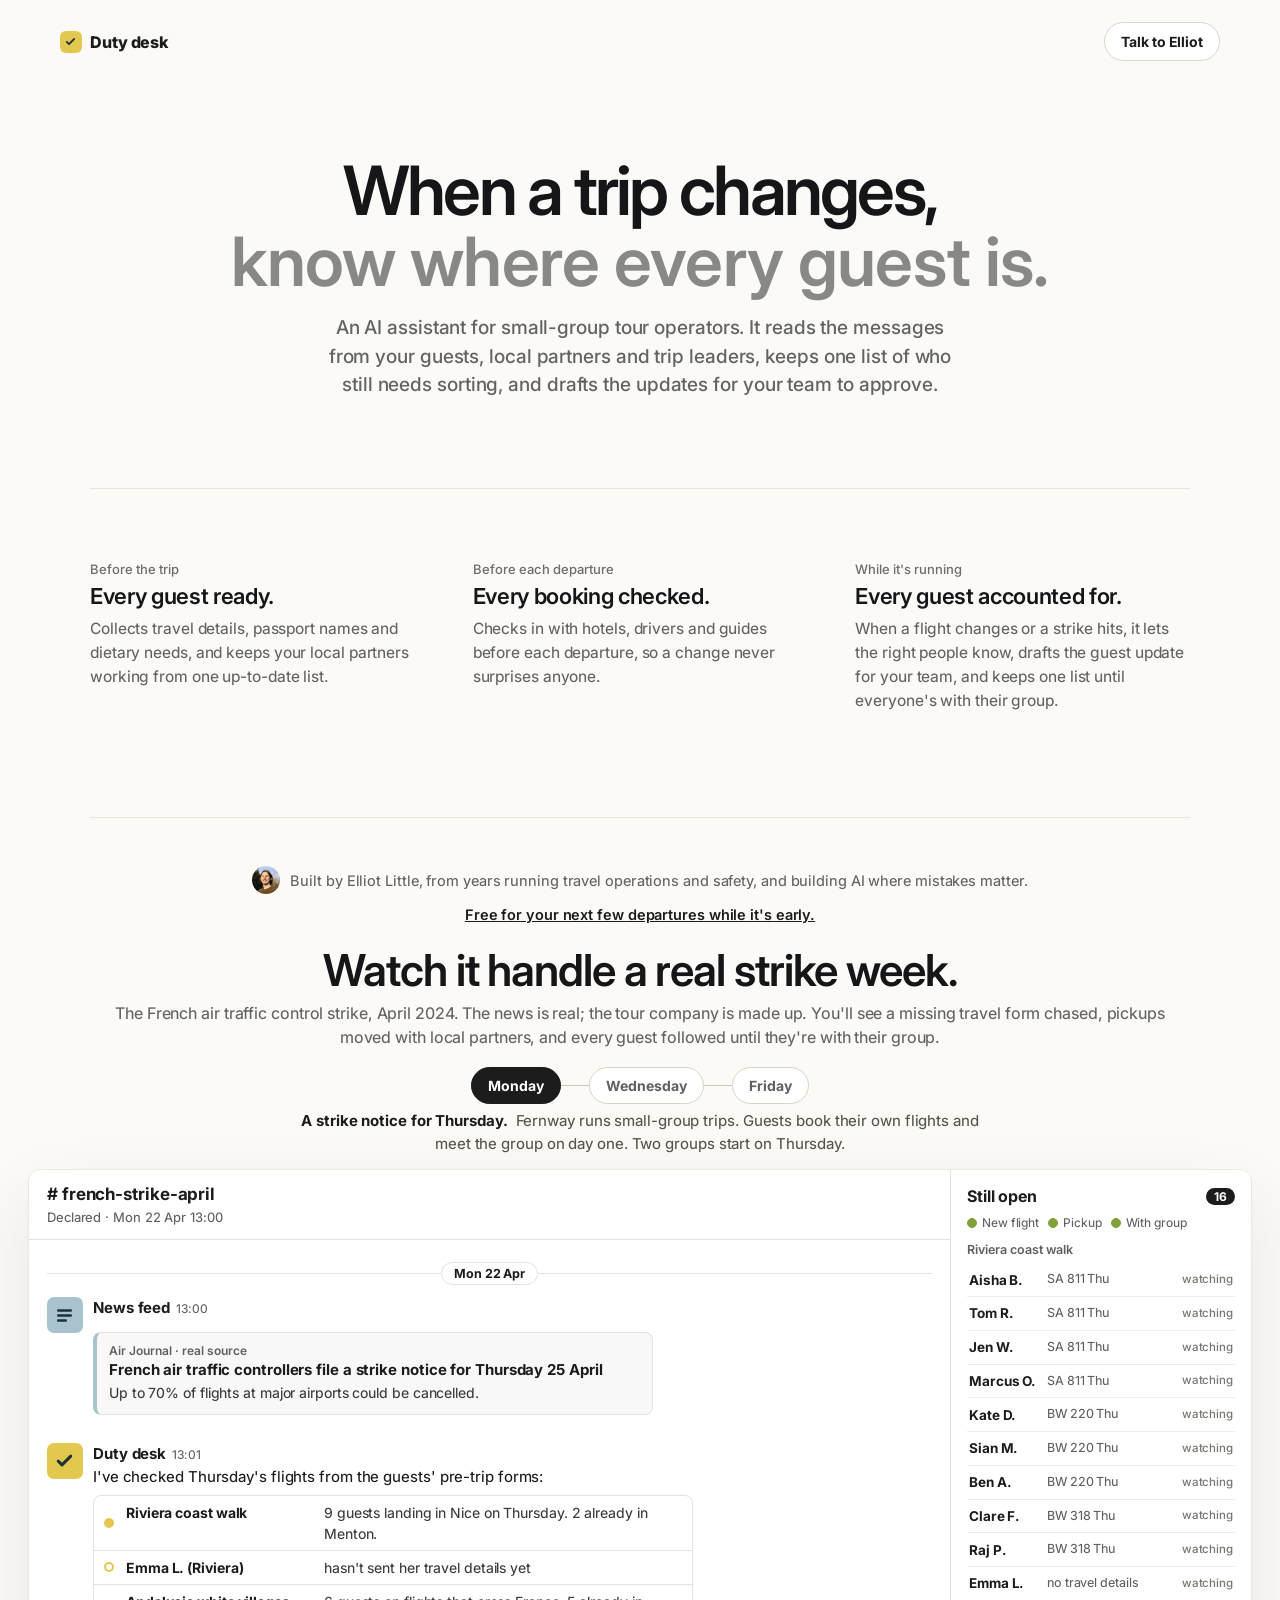
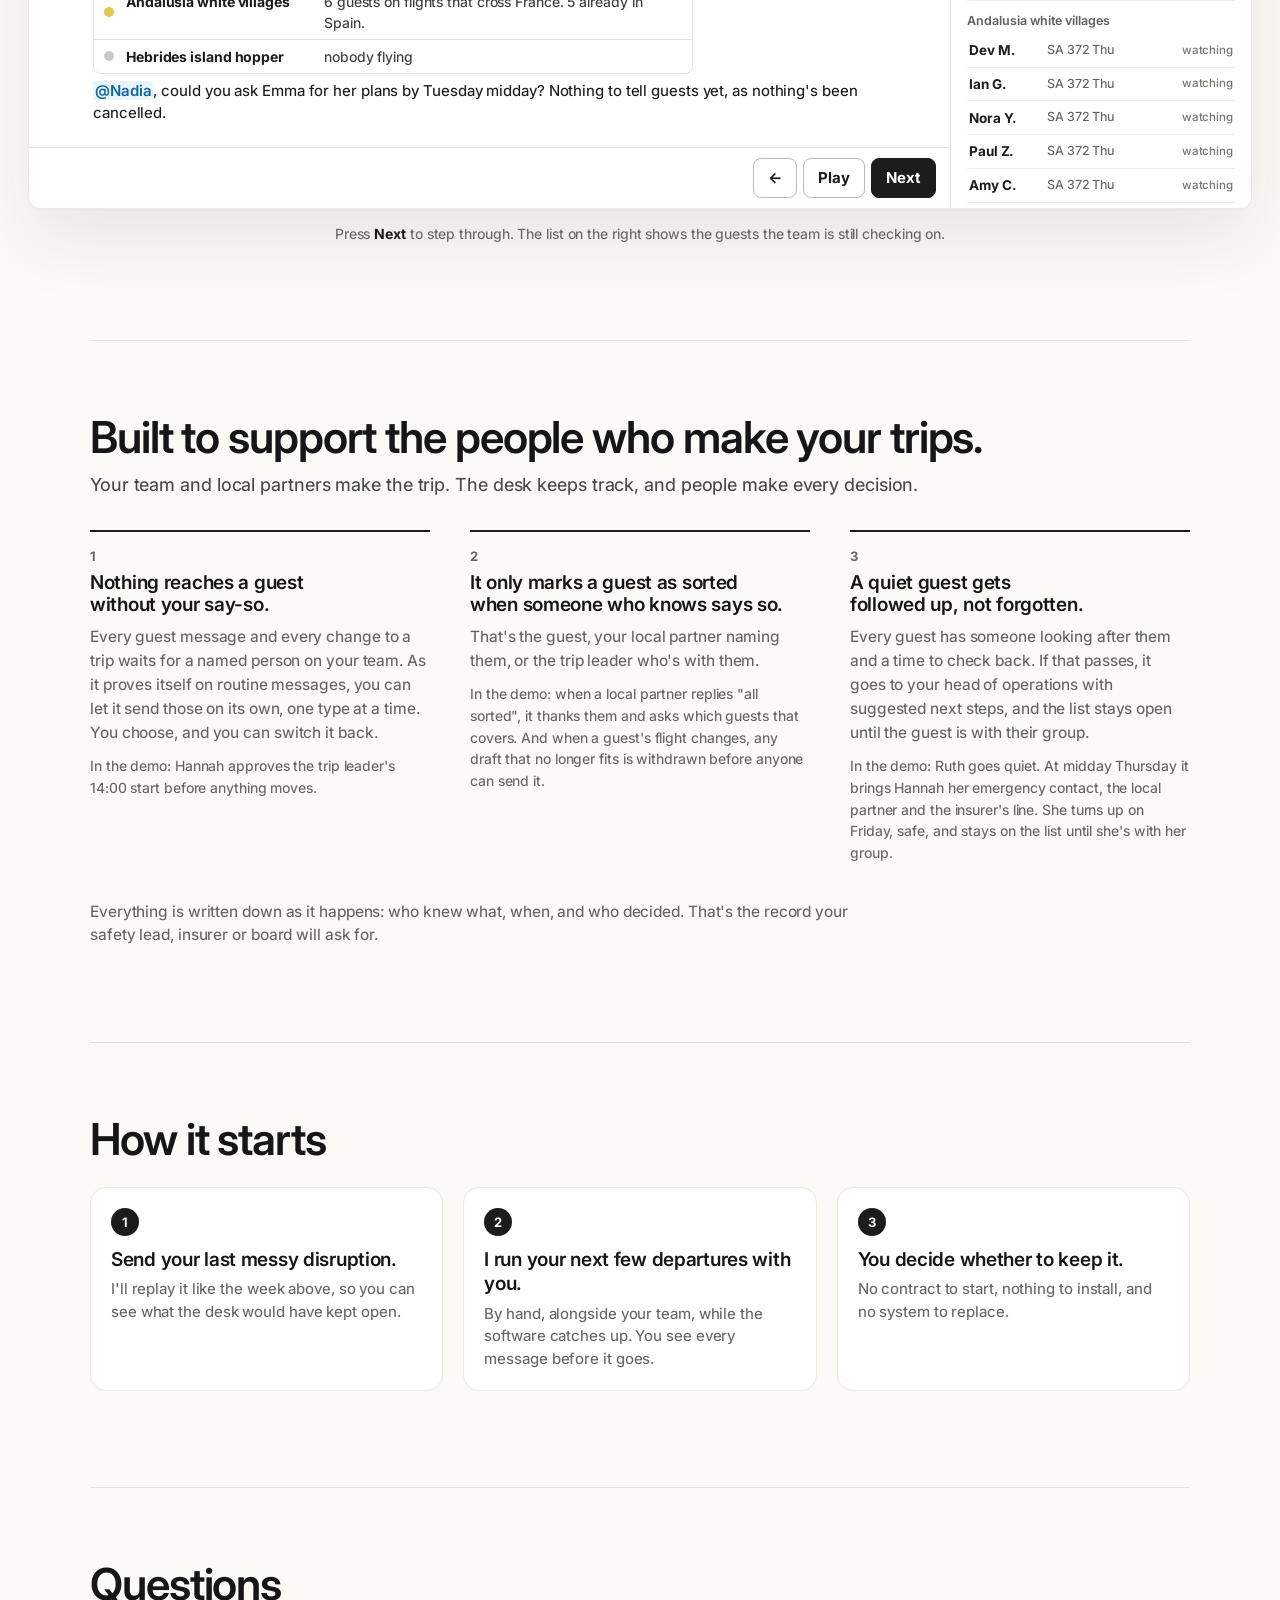
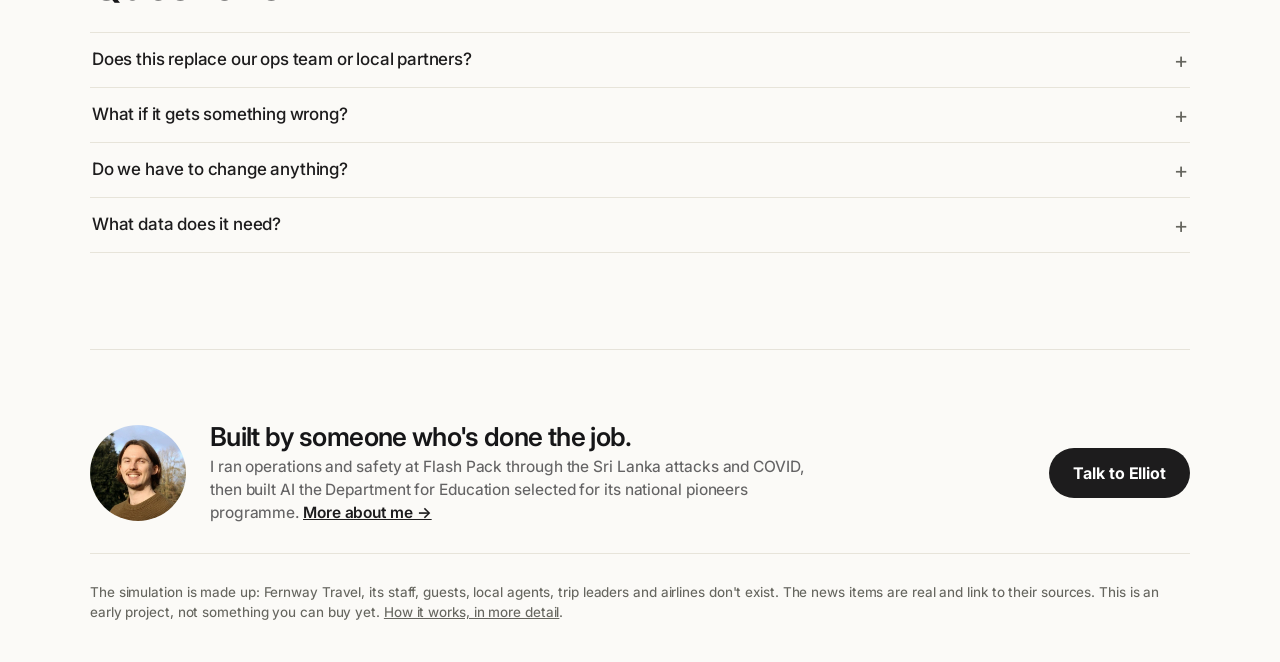
==== commit f9444b6a: "Update the site" ====
--- a/index.html
+++ b/index.html
@@ -26,7 +26,6 @@
 <header class="intro">
   <h1>When a trip changes, <em>know where every guest is.</em></h1>
   <p class="lede">An AI assistant for small-group tour operators. It reads the messages from your guests, local partners and trip leaders, keeps one list of who still needs sorting, and drafts the updates for your team to approve.</p>
-  <p class="byline"><img src="elliot.jpg" alt="" width="28" height="28">Built by Elliot Little, who ran operations and safety at Flash Pack. <a href="#start">Free for your next few departures while it's early.</a></p>
 </header>
 
 <section class="jobs" aria-label="What the desk does">
@@ -46,6 +45,8 @@
     <p>When a flight changes or a strike hits, it lets the right people know, drafts the guest update for your team, and keeps one list until everyone's with their group.</p>
   </div>
 </section>
+
+<p class="byline"><img src="elliot.jpg" alt="" width="28" height="28">Built by Elliot Little, from years running travel operations and safety, and building AI where mistakes matter. <a href="#start">Free for your next few departures while it's early.</a></p>
 
 <header class="demo-head">
   <h2>Watch it handle a real strike week.</h2>
--- a/type.css
+++ b/type.css
@@ -72,3 +72,11 @@
 *{font-family:var(--sans)}
 .intro h1{font-size:clamp(40px,5.4vw,68px)!important}
 .intro h1 em{color:rgba(22,22,24,.5)!important}
+
+/* Visual separation: each section sits on a hairline with generous space. */
+.jobs,.demo-head,.trust,.start,.faq,.me{border-top:1px solid #E6E3DA;padding-top:72px}
+.jobs{margin-top:64px}
+.byline{margin:96px auto 0;max-width:1100px;border-top:1px solid #E6E3DA;padding-top:48px}
+.demo-head{border-top:0;padding-top:0;margin-top:20px!important}
+.trust,.start,.faq,.me{margin-top:96px!important}
+.creds article{border-top:1px solid #E6E3DA;padding-top:24px}
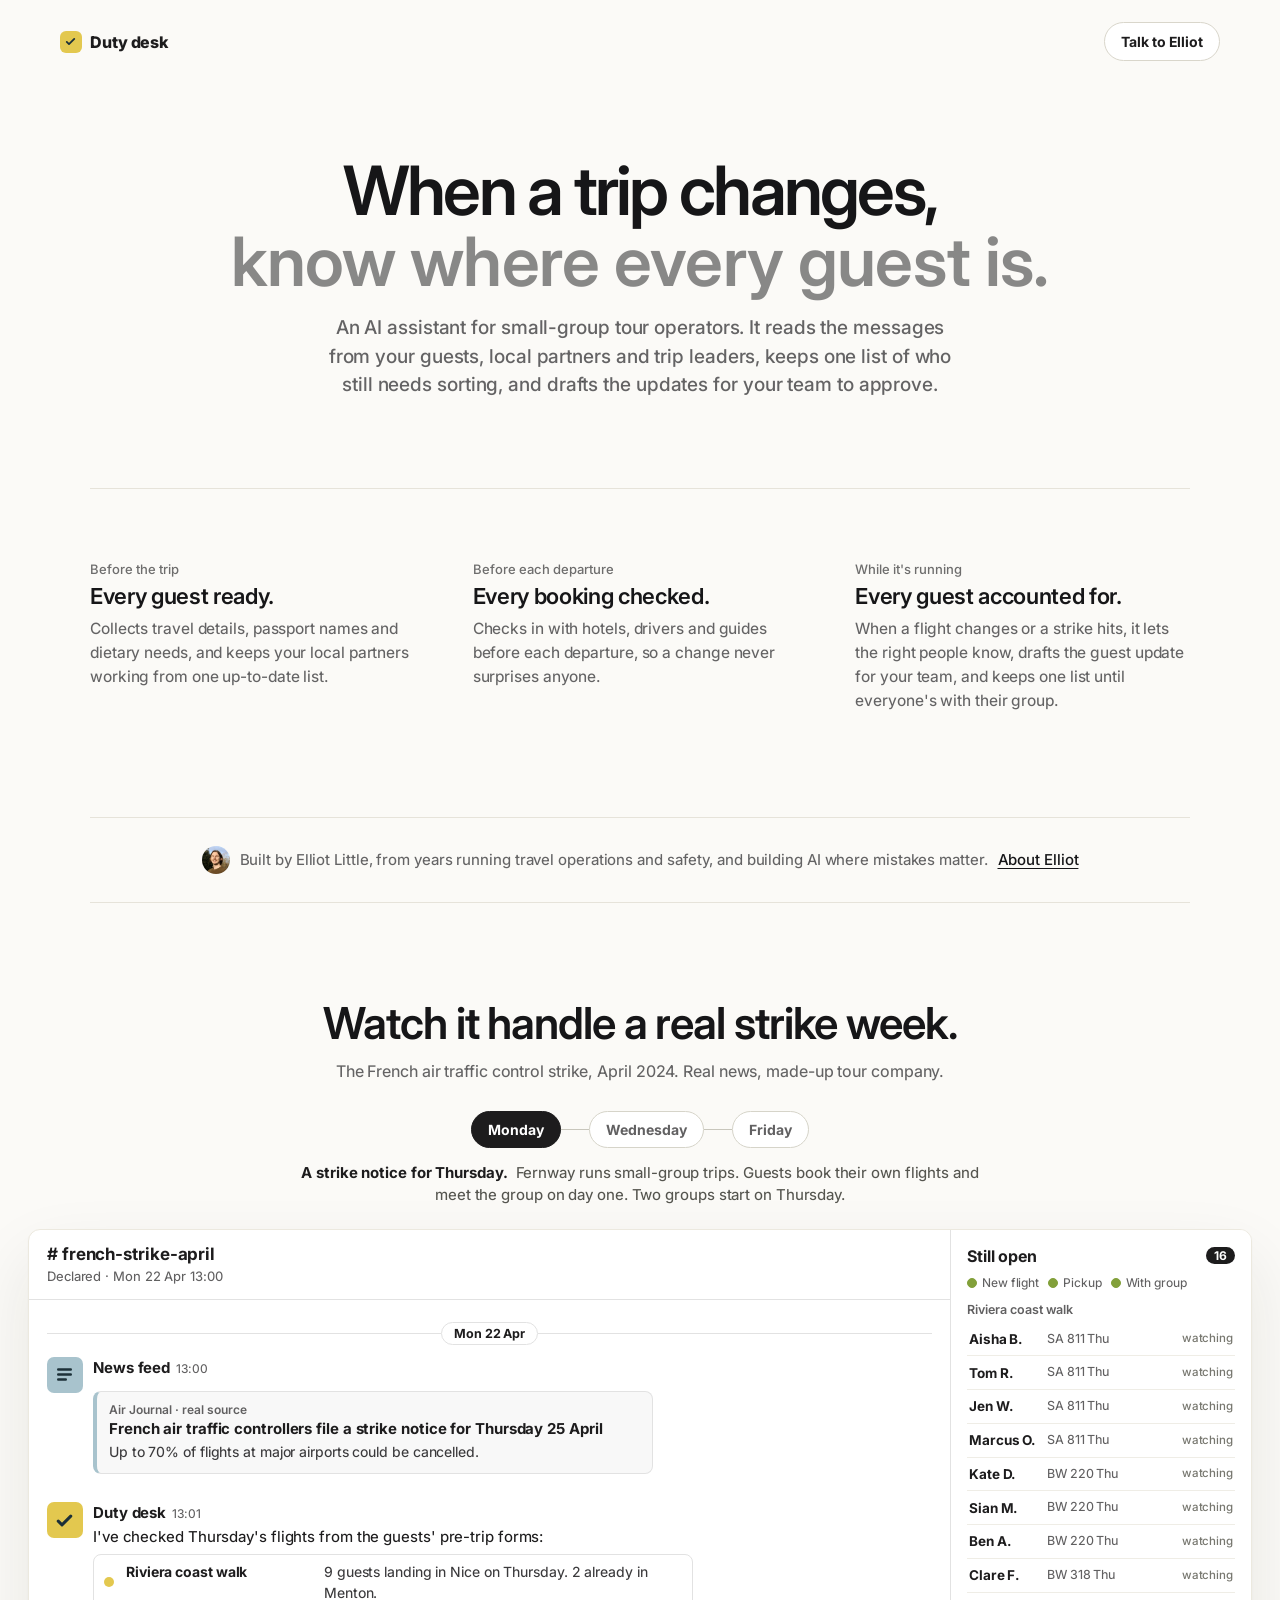
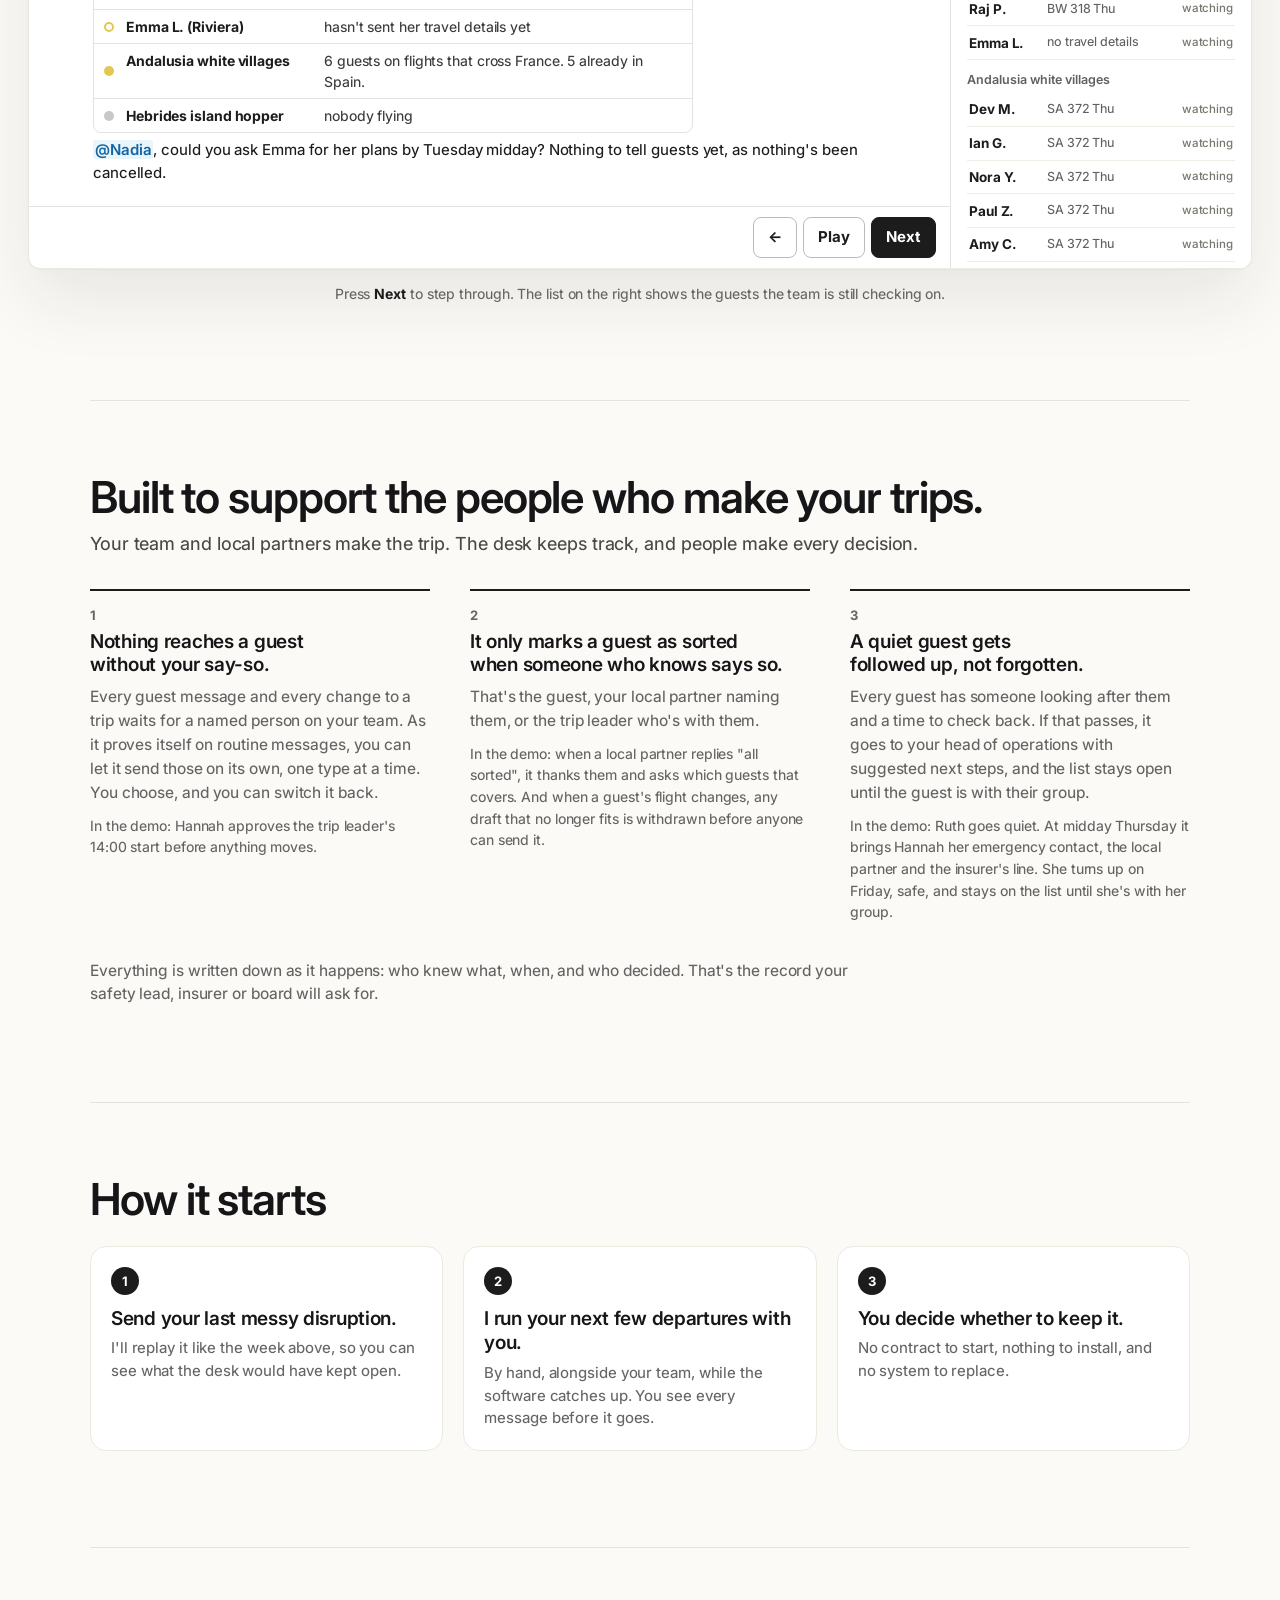
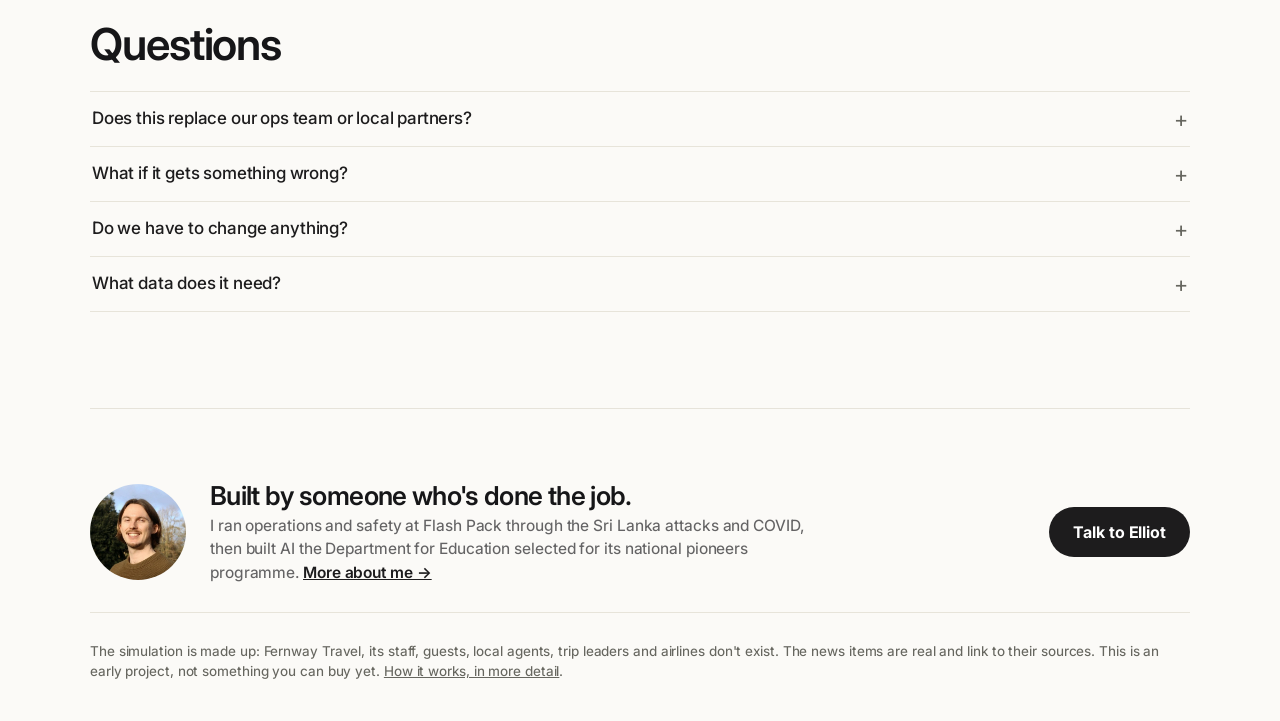
==== commit 8ea648a3: "Update the site" ====
--- a/index.html
+++ b/index.html
@@ -46,11 +46,11 @@
   </div>
 </section>
 
-<p class="byline"><img src="elliot.jpg" alt="" width="28" height="28">Built by Elliot Little, from years running travel operations and safety, and building AI where mistakes matter. <a href="#start">Free for your next few departures while it's early.</a></p>
+<p class="byline"><img src="elliot.jpg" alt="" width="28" height="28"><span>Built by Elliot Little, from years running travel operations and safety, and building AI where mistakes matter. <a href="about.html">About Elliot</a></span></p>
 
 <header class="demo-head">
   <h2>Watch it handle a real strike week.</h2>
-  <p>The French air traffic control strike, April 2024. The news is real; the tour company is made up. You'll see a missing travel form chased, pickups moved with local partners, and every guest followed until they're with their group.</p>
+  <p>The French air traffic control strike, April 2024. Real news, made-up tour company.</p>
 </header>
 
 <section id="demo" class="demo">
--- a/type.css
+++ b/type.css
@@ -80,3 +80,11 @@
 .demo-head{border-top:0;padding-top:0;margin-top:20px!important}
 .trust,.start,.faq,.me{margin-top:96px!important}
 .creds article{border-top:1px solid #E6E3DA;padding-top:24px}
+
+/* Byline as its own quiet band; demo intro gets room. */
+.byline{margin:96px auto 0;padding:28px 0;border-top:1px solid #E6E3DA;border-bottom:1px solid #E6E3DA;font-size:15px}
+.byline span a{margin-left:6px;font-weight:500;color:#161618;text-decoration:underline;text-underline-offset:3px}
+.demo-head{margin-top:96px!important}
+.demo-head h2{margin-bottom:10px!important}
+.demo .nav{margin-top:28px}
+.demo .context{margin:14px auto 22px;font-size:15px}
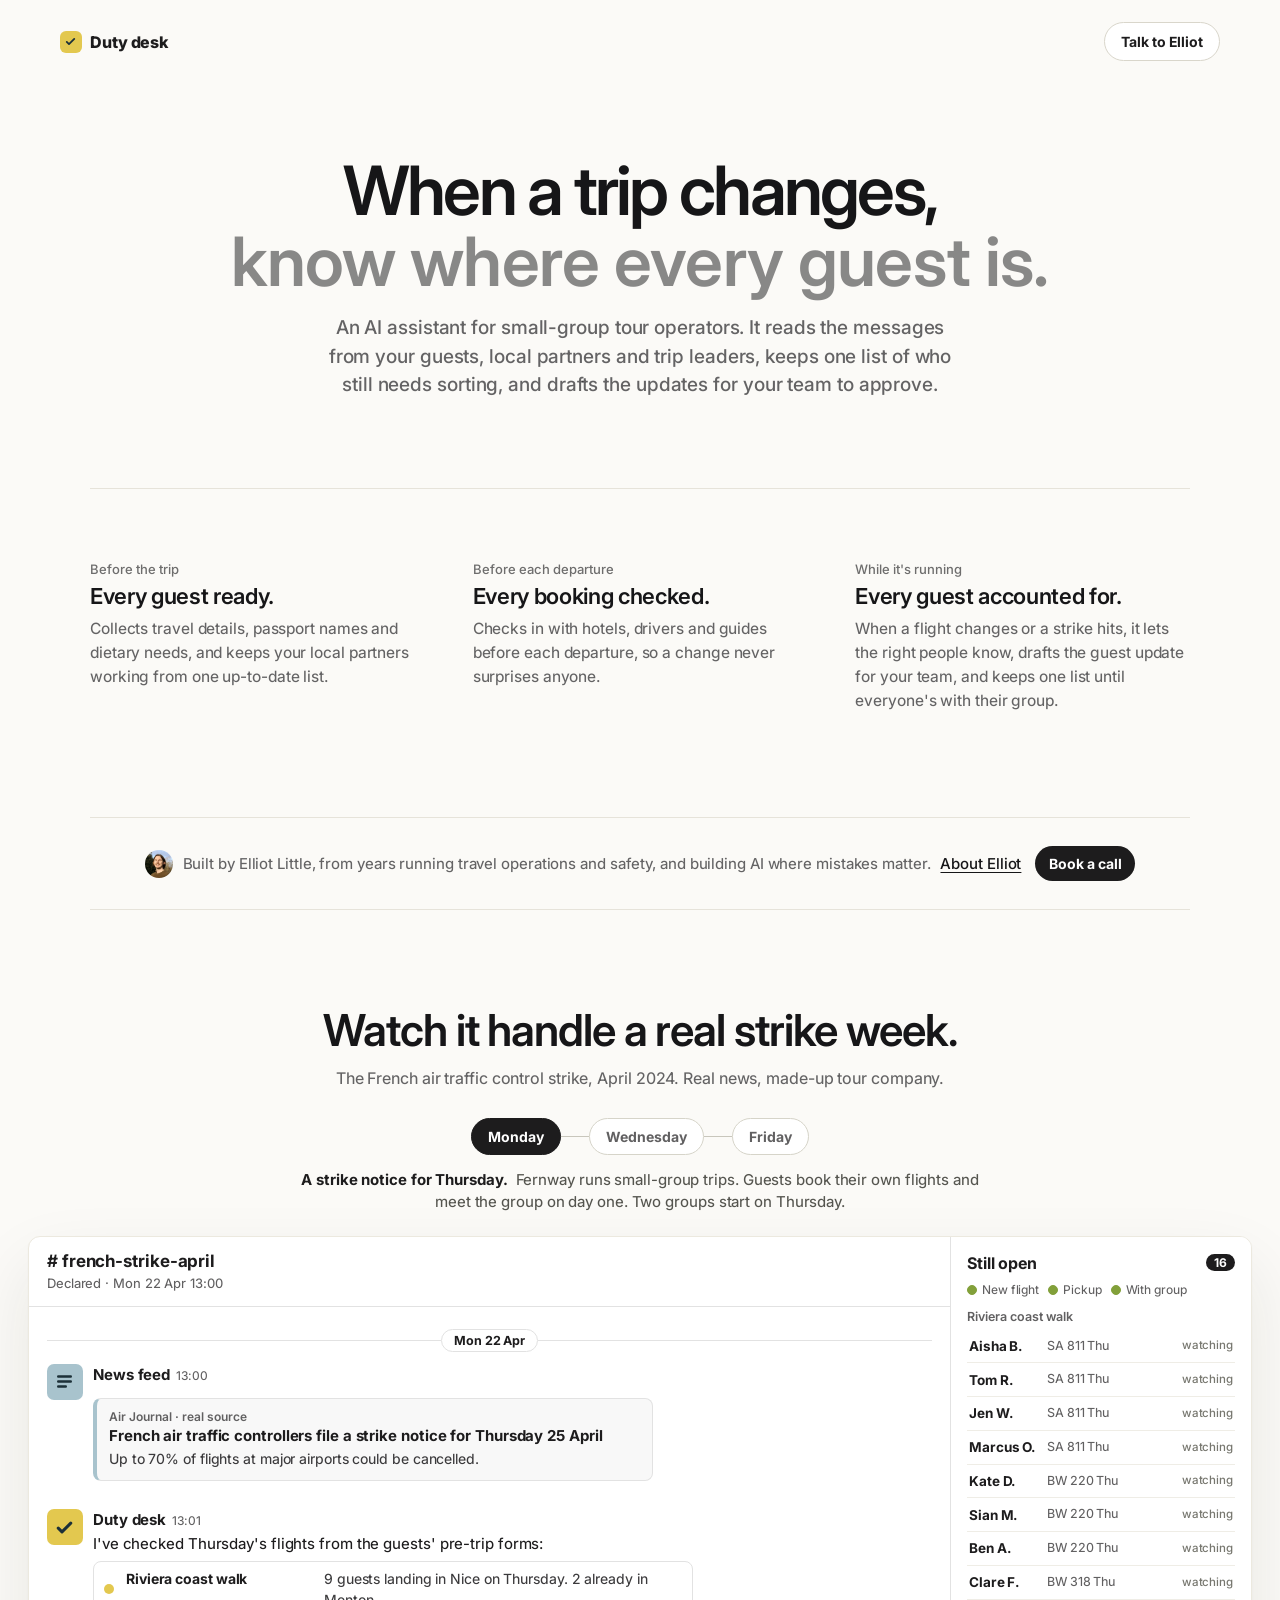
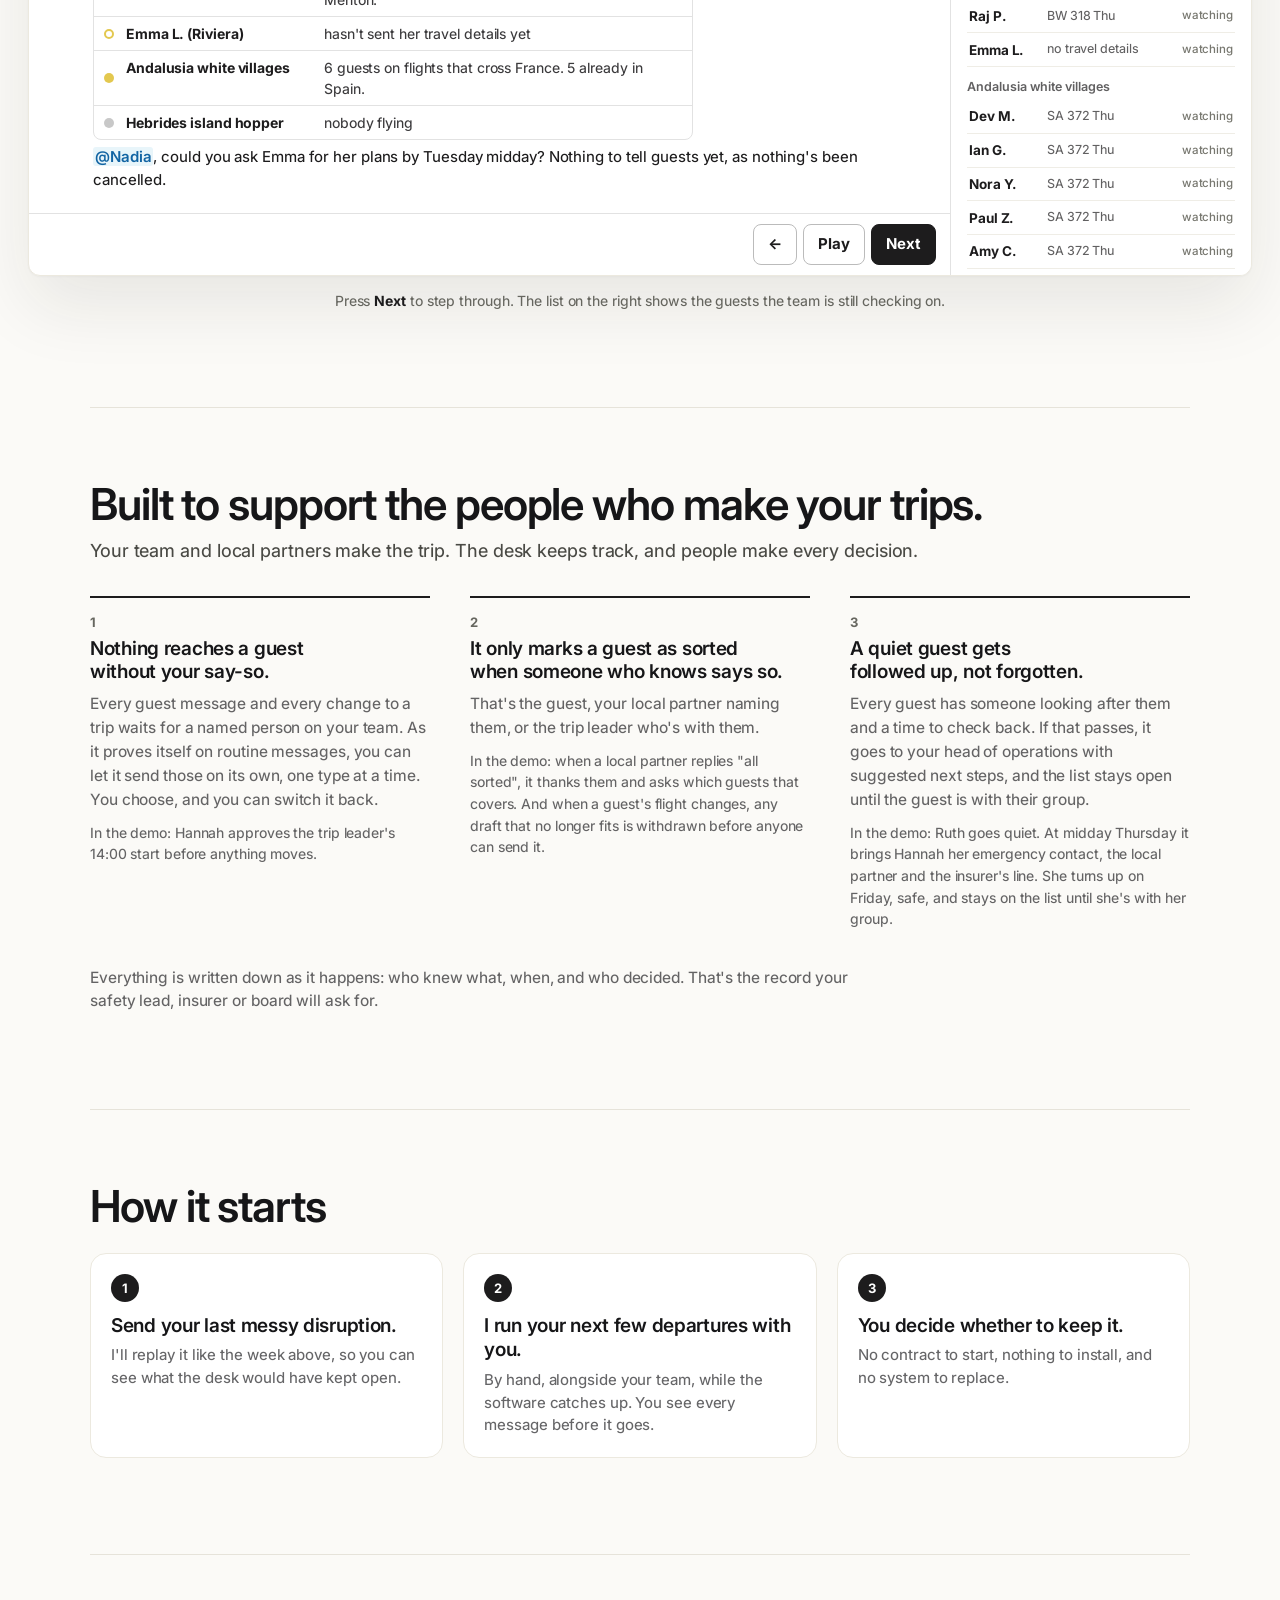
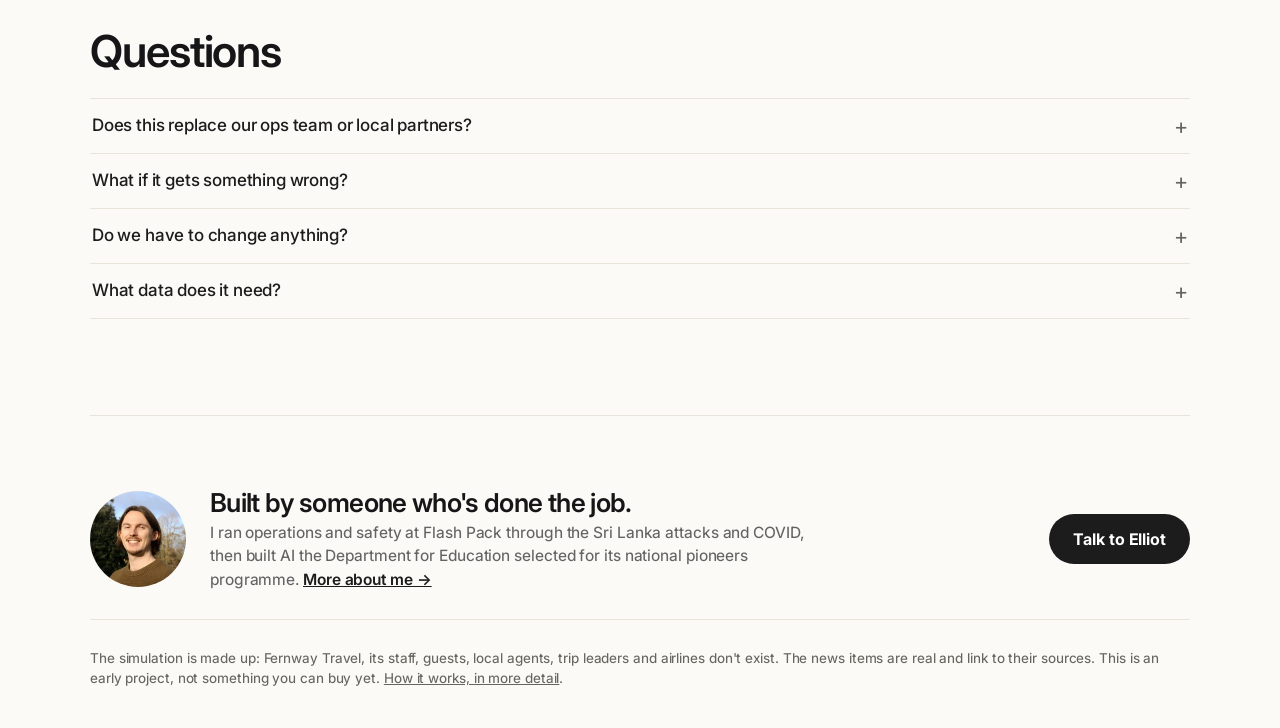
==== commit 7ab87259: "Update the site" ====
--- a/index.html
+++ b/index.html
@@ -46,7 +46,7 @@
   </div>
 </section>
 
-<p class="byline"><img src="elliot.jpg" alt="" width="28" height="28"><span>Built by Elliot Little, from years running travel operations and safety, and building AI where mistakes matter. <a href="about.html">About Elliot</a></span></p>
+<p class="byline"><img src="elliot.jpg" alt="" width="28" height="28"><span>Built by Elliot Little, from years running travel operations and safety, and building AI where mistakes matter. <a href="about.html">About Elliot</a></span><a class="book" data-talk href="about.html#talk">Book a call</a></p>
 
 <header class="demo-head">
   <h2>Watch it handle a real strike week.</h2>
@@ -166,5 +166,6 @@
 </footer>
 
 <script type="module" src="story-app.js"></script>
+<script type="module" src="talk.js"></script>
 </body>
 </html>
--- a/home.css
+++ b/home.css
@@ -191,3 +191,6 @@
 .byline{display:flex;align-items:center;justify-content:center;gap:10px;flex-wrap:wrap;margin-top:18px;font-size:15px;color:#4A4A45}
 .byline img{width:28px;height:28px;border-radius:50%;object-fit:cover}
 .byline a{color:var(--ink);font-weight:600}
+.byline .book{margin-left:4px;font-weight:700;font-size:14px;color:#fff;background:var(--ink);text-decoration:none;border-radius:999px;padding:7px 14px}
+.byline .book:hover{background:#000}
+.about-hero .book-hero{margin-top:22px}
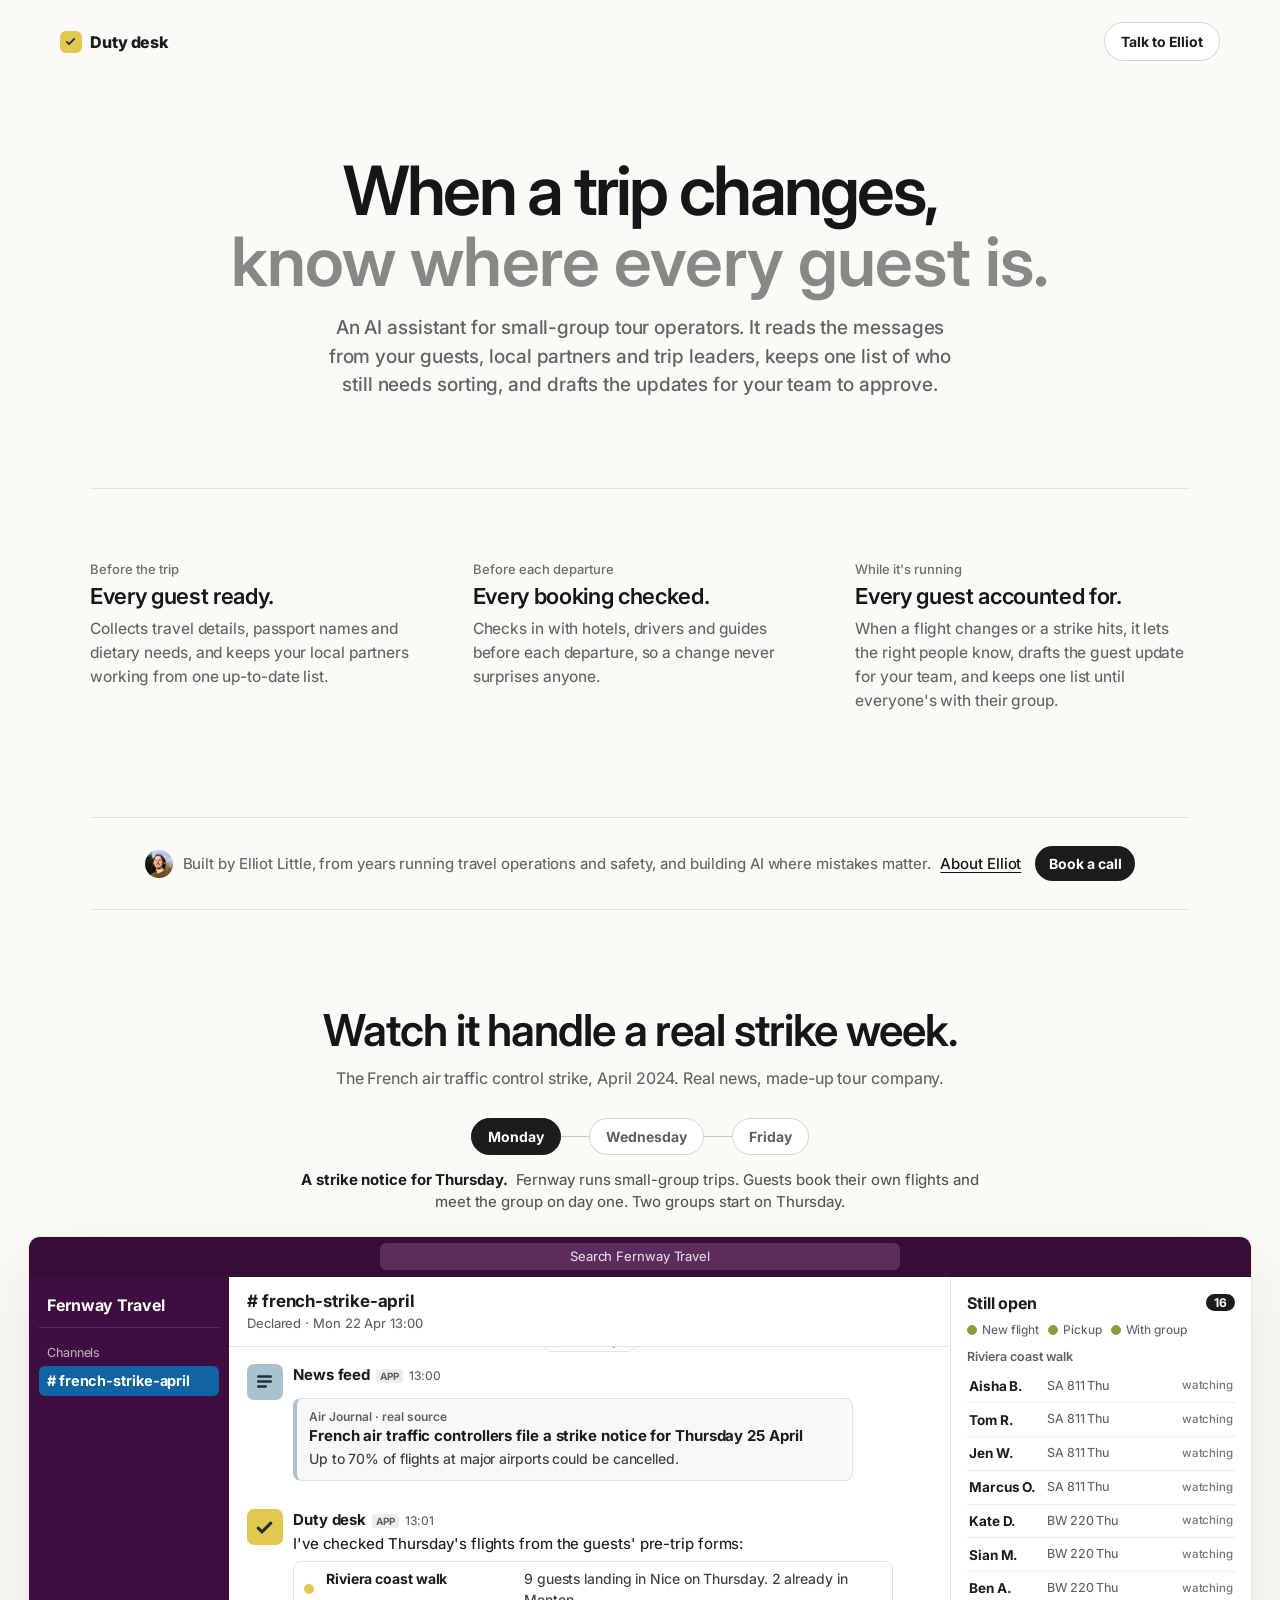
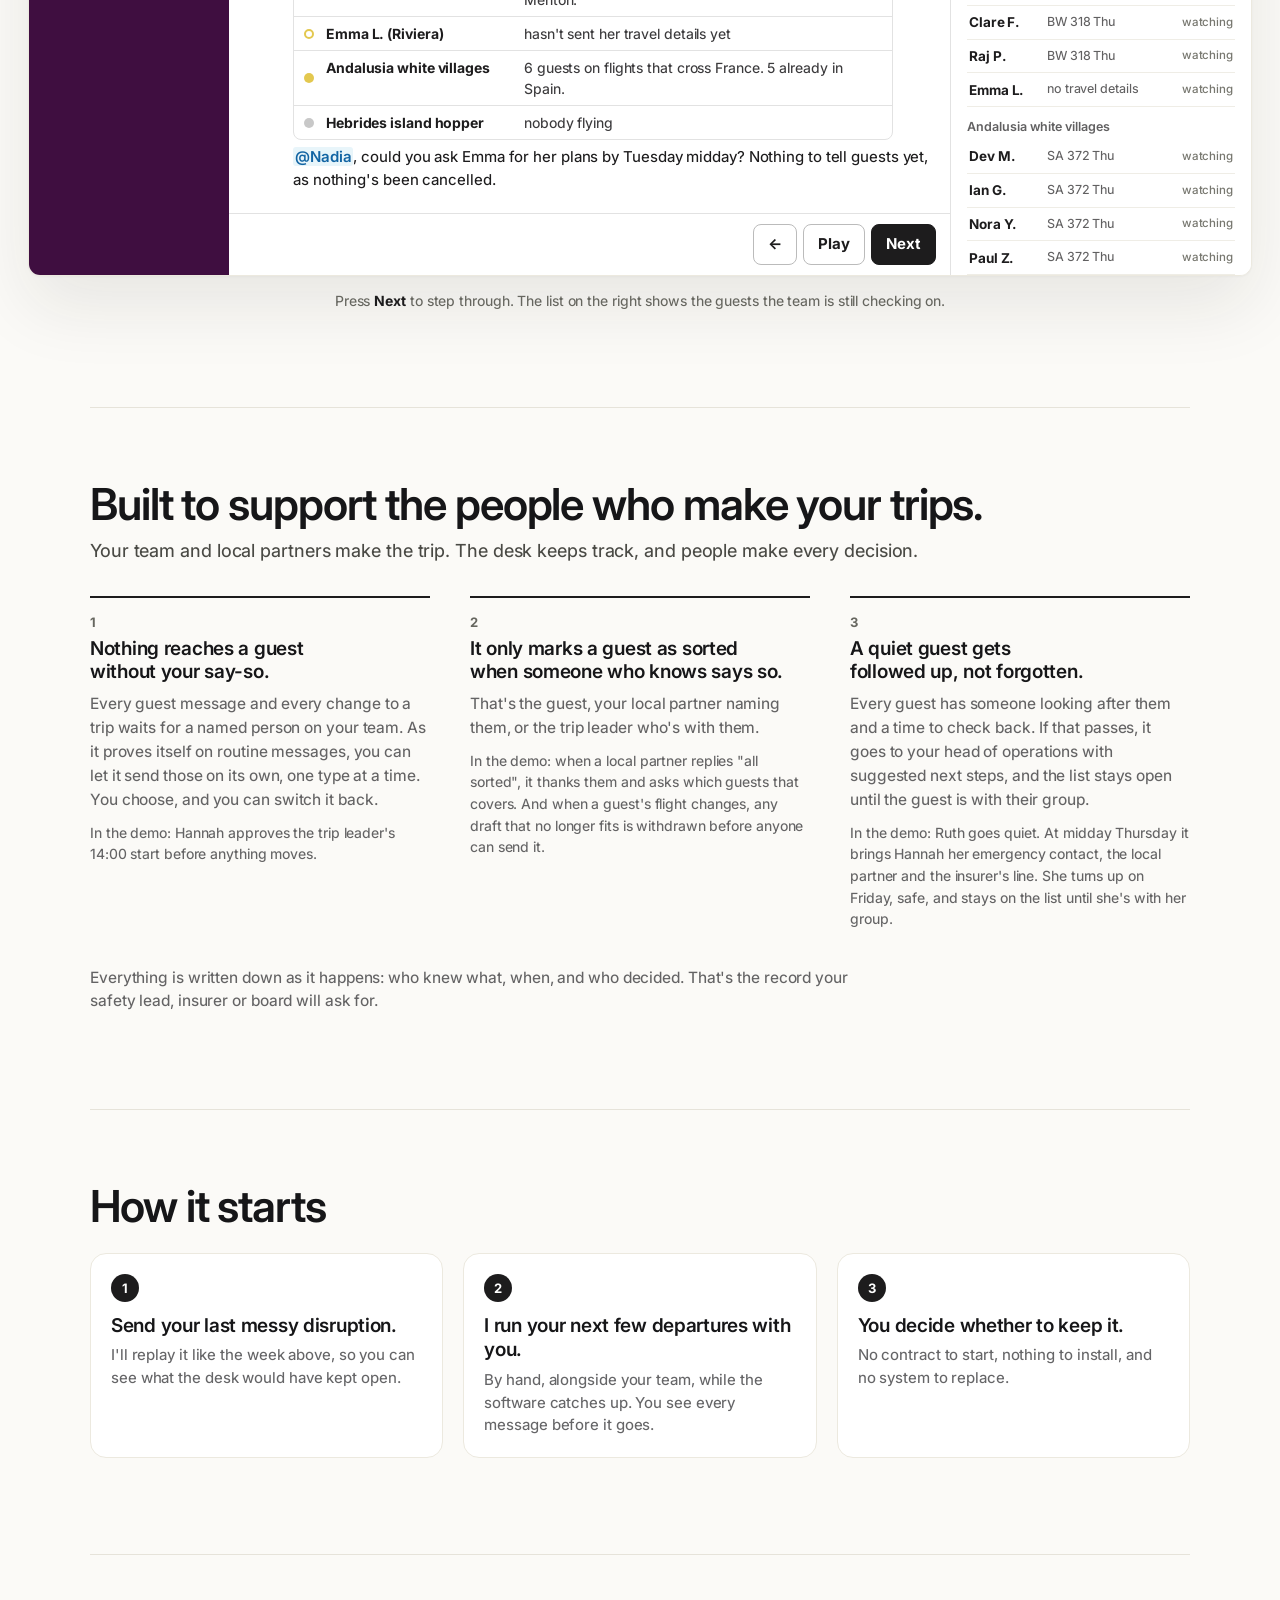
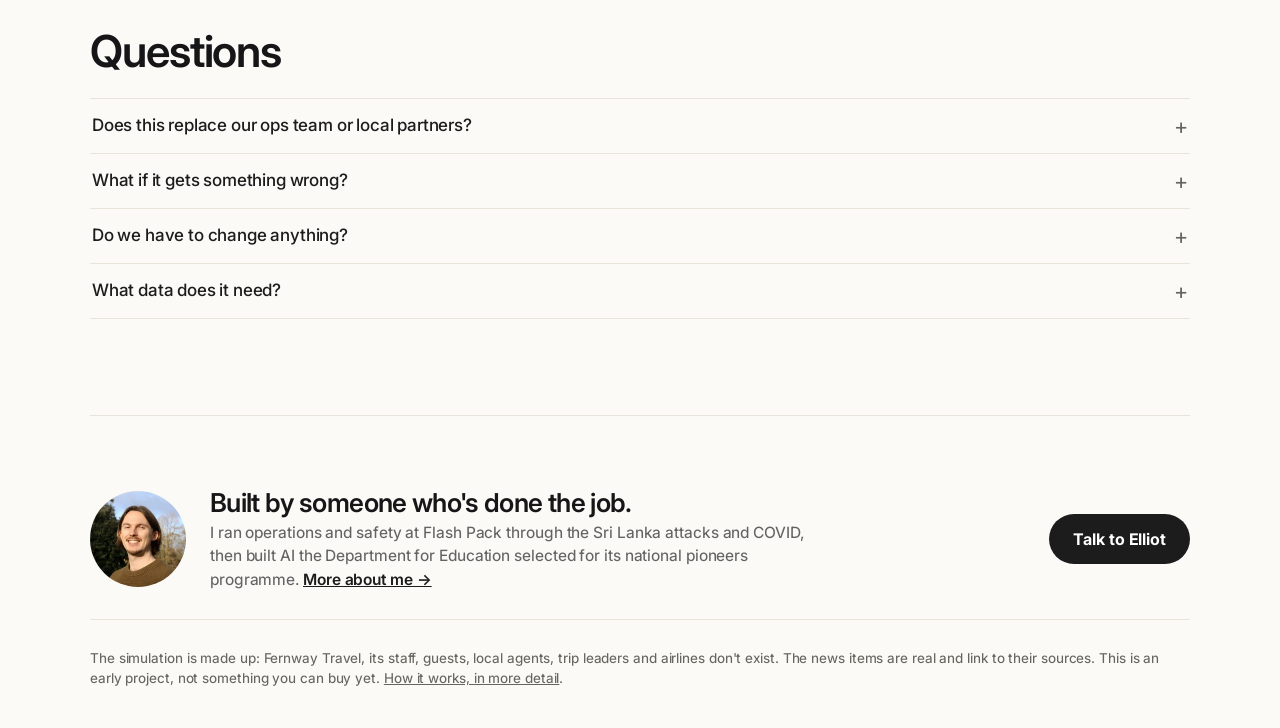
==== commit c6c21582: "Update the site" ====
--- a/index.html
+++ b/index.html
@@ -64,25 +64,7 @@
   <aside class="side" aria-label="Workspace">
     <div class="ws"><b>Fernway Travel</b></div>
     <p class="side-h">Channels</p>
-    <ul>
-      <li># general</li>
-      <li class="unread"># ops-daily<em>3</em></li>
-      <li class="on"># french-strike-april</li>
-      <li># trip-riviera-apr</li>
-      <li># trip-andalusia-apr</li>
-    </ul>
-    <p class="side-h">Direct messages</p>
-    <ul>
-      <li><i class="dot" style="background:#C9524A"></i>Hannah <span class="you">you</span></li>
-      <li><i class="dot" style="background:#3E6675"></i>Sam</li>
-      <li><i class="dot" style="background:#5E7F1F"></i>Nadia</li>
-    </ul>
-    <p class="side-h">Apps</p>
-    <ul>
-      <li><i class="sq desk-sq"></i>Duty desk</li>
-      <li><i class="sq news-sq"></i>News feed</li>
-      <li><i class="sq wa-sq"></i>WhatsApp bridge</li>
-    </ul>
+    <ul><li class="on"># french-strike-april</li></ul>
   </aside>
 
   <main class="chan">
--- a/home.css
+++ b/home.css
@@ -194,3 +194,14 @@
 .byline .book{margin-left:4px;font-weight:700;font-size:14px;color:#fff;background:var(--ink);text-decoration:none;border-radius:999px;padding:7px 14px}
 .byline .book:hover{background:#000}
 .about-hero .book-hero{margin-top:22px}
+
+/* Slack look back (8 Oct): sidebar with just this channel, and every speaker labelled. */
+.demo .app{grid-template-columns:200px 1fr 300px;grid-template-rows:40px 1fr}
+.demo .topbar{display:flex!important}
+.demo .side{display:block!important;grid-row:2}
+.demo .chan,.demo .pane{grid-row:2}
+.demo .side .ws{color:#fff;font-size:16px;padding:2px 8px 10px;border-bottom:1px solid #5B2C5C;margin-bottom:6px}
+.demo .m .role,.demo .m .apptag{display:inline}
+.demo .m .role{font-size:12.5px;color:#6B6B65}
+@media (max-width:1100px){.demo .app{grid-template-columns:1fr 280px;grid-template-rows:1fr}.demo .topbar,.demo .side{display:none!important}.demo .chan,.demo .pane{grid-row:1}}
+@media (max-width:760px){.demo .app{grid-template-columns:1fr}.demo .pane{grid-row:auto}}
